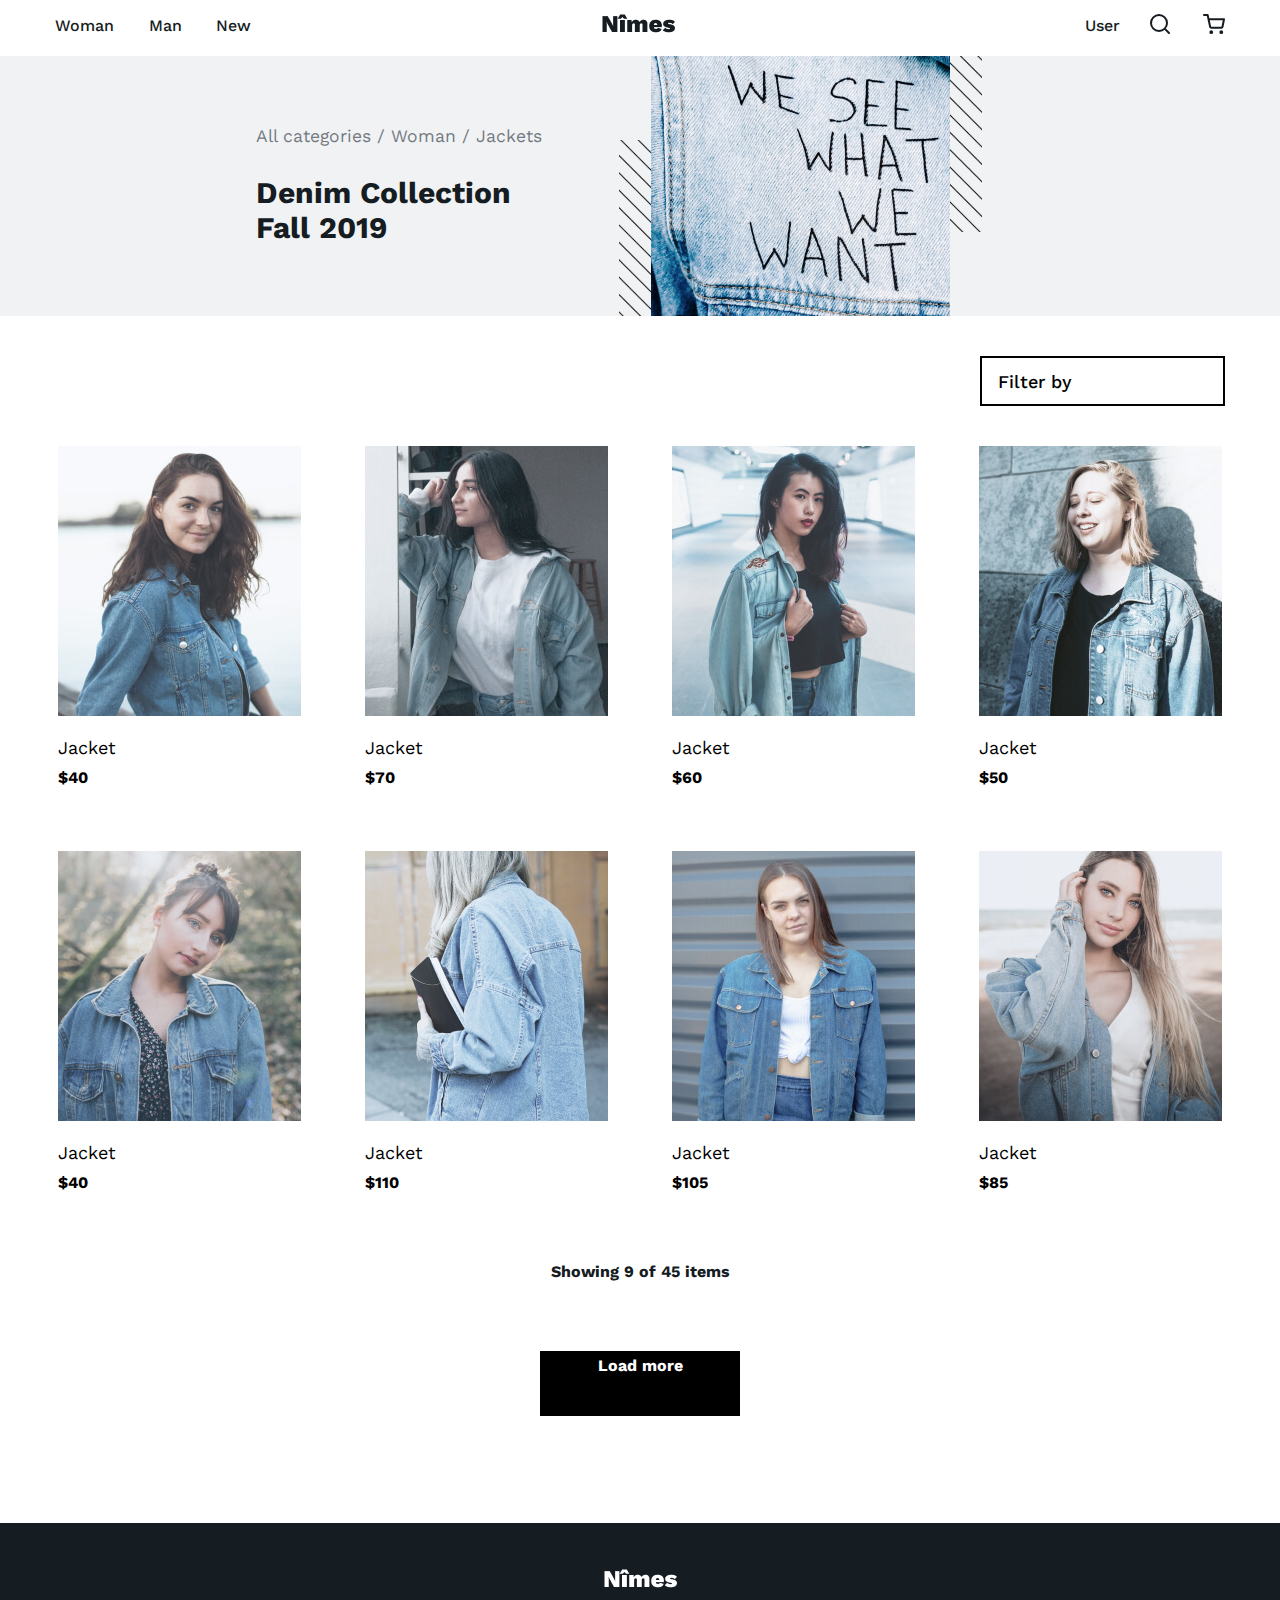
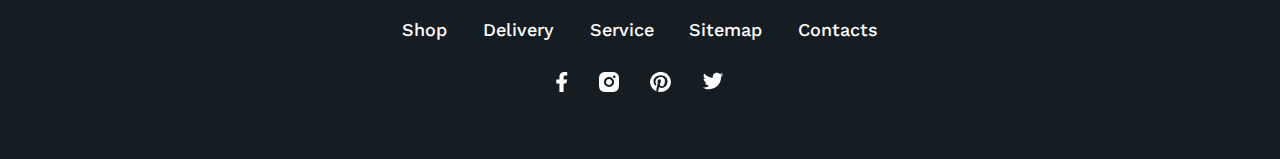
==== catalog.html @ 449df911 "Add files" ====
<!DOCTYPE html>
<html lang="en">
	<head>
		<meta charset="UTF-8" />
		<meta http-equiv="X-UA-Compatible" content="IE=edge" />
		<meta name="viewport" content="width=device-width, initial-scale=1.0" />
		<title>Catalog</title>
		<link rel="stylesheet" href="./css/style.css" />
		<link rel="stylesheet" href="./css/normalize.css" />
		<link rel="preconnect" href="https://fonts.gstatic.com" />
		<link
			href="https://fonts.googleapis.com/css2?family=Anton&family=Work+Sans:wght@100;200;300;400;500;600;700;800;900&display=swap"
			rel="stylesheet"
		/>
		<link rel="shortcut icon" href="./img/favicon.ico" type="image/x-icon" />
	</head>
	<body>
		<header class="header">
			<div class="container header__container" id="header__catalog">
				<div class="nav">
					<ul class="nav__list">
						<li class="nav__item">
							<a href="#" class="nav__link link">Woman</a>
						</li>
						<li class="nav__item">
							<a href="#" class="nav__link link">Man</a>
						</li>
						<li class="nav__item">
							<a href="#" class="nav__link link">New</a>
						</li>
					</ul>
				</div>
				<div class="logo">
					<a href="./index.html">
						<img src="./img/logo.png" alt="Logo Mines" class="logo__img" />
					</a>
				</div>
				<div class="user-features">
					<a href="./user.html" id="user">User</a>
					<a href="#"
						><img src="./img/search.svg" alt="Search" class="search"
					/></a>
					<a href="#"><img src="./img/cart.svg" alt="Cart" class="cart" /></a>
				</div>
			</div>
		</header>
		<section class="intro" id="catalog">
			<div class="intro__entry__catalog">
				<div class="intro__entry">
					<div class="intro__entry__part">
						<a href="#" class="intro__entry__part-1"> All categories / </a>
						<a href="#" class="intro__entry__part-2"> Woman / </a>
						<a href="#" class="intro__entry__part-3"> Jackets </a>
					</div>
					<h3 class="intro__catalog-h3">Denim Collection Fall 2019</h3>
				</div>
				<div class="intro__categories__logo">
					<img
						src="./img/line_down.svg"
						alt="Line 1"
						class="intro__categories__logo-1"
					/>
					<img
						src="./img/logo_categories.jpg"
						alt="We see what we want"
						class="intro__categories__logo-2"
					/>
					<img
						src="./img/line_down.svg"
						alt="Line 2"
						class="intro__categories__logo-3"
					/>
				</div>
			</div>
		</section>
		<section class="catalog">
			<div class="catalog__filter">
				<a href="#" class="catalog__filter-by catalog__link">Filter by</a>
			</div>
			<div class="catalog__grid">
				<div class="catalog__grid__item">
					<img src="./img/img_item1.jpg" alt="Item 1" />
					<a href="#" class="catalog__grid__item-name catalog__link">Jacket</a>
					<a href="#" class="catalog__grid__item-price catalog__link">$40</a>
				</div>
				<div class="catalog__grid__item">
					<img src="./img/img_item2.jpg" alt="Item 2" />
					<a href="#" class="catalog__grid__item-name catalog__link">Jacket</a>
					<a href="#" class="catalog__grid__item-price catalog__link">$70</a>
				</div>
				<div class="catalog__grid__item">
					<img src="./img/img_item3.jpg" alt="Item 3" />
					<a href="#" class="catalog__grid__item-name catalog__link">Jacket</a>
					<a href="#" class="catalog__grid__item-price catalog__link">$60</a>
				</div>
				<div class="catalog__grid__item">
					<img src="./img/img_item4.jpg" alt="Item 4" />
					<a href="#" class="catalog__grid__item-name catalog__link">Jacket</a>
					<a href="#" class="catalog__grid__item-price catalog__link">$50</a>
				</div>
				<div class="catalog__grid__item">
					<img src="./img/img_item5.jpg" alt="Item 5" />
					<a href="#" class="catalog__grid__item-name catalog__link">Jacket</a>
					<a href="#" class="catalog__grid__item-price catalog__link">$40</a>
				</div>
				<div class="catalog__grid__item">
					<img src="./img/img_item6.jpg" alt="Item 6" />
					<a href="#" class="catalog__grid__item-name catalog__link">Jacket</a>
					<a href="#" class="catalog__grid__item-price catalog__link">$110</a>
				</div>
				<div class="catalog__grid__item">
					<img src="./img/img_item7.jpg" alt="Item 7" />
					<a href="#" class="catalog__grid__item-name catalog__link">Jacket</a>
					<a href="#" class="catalog__grid__item-price catalog__link">$105</a>
				</div>
				<div class="catalog__grid__item">
					<img src="./img/img_item8.jpg" alt="Item 8" />
					<a href="#" class="catalog__grid__item-name catalog__link">Jacket</a>
					<a href="#" class="catalog__grid__item-price catalog__link">$85</a>
				</div>
			</div>
			<div class="catalog__load">
				<h4 class="catalog__load-1">Showing 9 of 45 items</h4>
				<a href="#" class="button"> Load more </a>
			</div>
		</section>
		<footer class="footer">
			<div class="container footer__container">
				<a href="./index.html" class="logo-link link"
					><img src="./img/logo_white.png" alt="Start page Nimes"
				/></a>
				<ul class="nav footer__list">
					<li class="nav__item footer__item">
						<a href="#" class="footer__link link">Shop</a>
					</li>
					<li class="nav__item footer__item">
						<a href="#" class="footer__link link">Delivery</a>
					</li>
					<li class="nav__item footer__item">
						<a href="#" class="footer__link link">Service</a>
					</li>
					<li class="nav__item footer__item">
						<a href="#" class="footer__link link">Sitemap</a>
					</li>
					<li class="nav__item footer__item">
						<a href="./contacts.html" class="footer__link link" target="_blank"
							>Contacts</a
						>
					</li>
				</ul>
				<ul class="nav social">
					<li class="nav__item social__item">
						<a
							href="https://ru-ru.facebook.com"
							class="social__link"
							target="_blank"
							><img src="./img/fb.svg" alt="Facebook" class="social__logo"
						/></a>
					</li>
					<li class="nav__item social__item">
						<a
							href="https://www.instagram.com/"
							class="social__link"
							target="_blank"
							><img src="./img/inst.svg" alt="Instagram" class="social__logo"
						/></a>
					</li>
					<li class="nav__item social__item">
						<a
							href="https://www.pinterest.com/"
							class="social__link"
							target="_blank"
							><img src="./img/pint.svg" alt="Pinteres" class="social__logo"
						/></a>
					</li>
					<li class="nav__item social__item">
						<a
							href="https://twitter.com/?lang=en"
							class="social__link"
							target="_blank"
							><img src="./img/twitter.svg" alt="Twitter" class="social__logo"
						/></a>
					</li>
				</ul>
			</div>
		</footer>
	</body>
</html>
---- css/style.css ----
* {
  -webkit-box-sizing: border-box;
          box-sizing: border-box;
}

body {
  font-family: "Work Sans", sans-serif;
  color: #151c22;
}

.container {
  width: 1170px;
  margin: 0 auto;
}

.content-wrapper {
  display: -webkit-box;
  display: -ms-flexbox;
  display: flex;
  -webkit-box-pack: justify;
      -ms-flex-pack: justify;
          justify-content: space-between;
  padding-top: 65px;
}

.nav__item {
  list-style: none;
}

.link {
  font-weight: 500;
  font-size: 16px;
  line-height: 19px;
  color: inherit;
  text-decoration: none;
  font-weight: 500;
}

.link:hover {
  color: red;
  cursor: pointer;
}

.section-header {
  display: -webkit-box;
  display: -ms-flexbox;
  display: flex;
  -webkit-box-pack: justify;
      -ms-flex-pack: justify;
          justify-content: space-between;
  -webkit-box-align: center;
      -ms-flex-align: center;
          align-items: center;
  margin-top: 95px;
}

.section-title {
  font-weight: bold;
  font-size: 32px;
  line-height: 38px;
  margin: 0;
}

.section-link {
  font-weight: 500;
  font-size: 18px;
  line-height: 21px;
  border-bottom: 2px solid #151c22;
  padding: 6px 6px 4px;
}

section {
  margin: 0 auto;
}

h2 {
  margin: 0;
}

select,
#profile__name,
#profile__surname,
#profile__birthday,
#profile__gender,
#profile__city,
#profile__mail,
#profile__phone,
#contact__input-1,
#contact__input-2,
#contact__input-3 {
  height: 50px;
  min-width: 390px;
  border: 2px solid Black;
  padding-left: 20px;
  background-color: #f1f2f4;
}

option,
select {
  color: #727A82;
}

legend {
  font-size: 32px;
  font-weight: bold;
  margin: 0 0 -11px 20px;
}

label {
  font-size: 18px;
  font-weight: 500;
}

#send {
  margin-top: 53px;
  -ms-flex-item-align: center;
      -ms-grid-row-align: center;
      align-self: center;
}

.header__container {
  display: -webkit-box;
  display: -ms-flexbox;
  display: flex;
  -webkit-box-pack: justify;
      -ms-flex-pack: justify;
          justify-content: space-between;
  -webkit-box-align: center;
      -ms-flex-align: center;
          align-items: center;
}

.nav__list {
  display: -webkit-box;
  display: -ms-flexbox;
  display: flex;
  -webkit-box-pack: justify;
      -ms-flex-pack: justify;
          justify-content: space-between;
  padding: 0;
  width: 196px;
}

.user-features {
  display: -webkit-box;
  display: -ms-flexbox;
  display: flex;
  -webkit-box-pack: justify;
      -ms-flex-pack: justify;
          justify-content: space-between;
  -webkit-box-align: center;
      -ms-flex-align: center;
          align-items: center;
  margin-left: 125px;
}

#user {
  margin-right: 30px;
  font-weight: 500;
  font-size: 16px;
  line-height: 19px;
  color: inherit;
  text-decoration: none;
  font-weight: 500;
}

#user:hover {
  color: red;
}

.search {
  margin-right: 33px;
}

#header__contact {
  padding-bottom: 65px;
}

.logo {
  margin-left: 66px;
}

.intro {
  background-color: #f1f2f4;
  padding: 50px 0;
}

.intro-wrapper {
  padding: 0 170px;
  display: -webkit-box;
  display: -ms-flexbox;
  display: flex;
  -webkit-box-pack: justify;
      -ms-flex-pack: justify;
          justify-content: space-between;
  -webkit-box-align: center;
      -ms-flex-align: center;
          align-items: center;
}

.intro__description {
  display: -webkit-box;
  display: -ms-flexbox;
  display: flex;
  -webkit-box-orient: vertical;
  -webkit-box-direction: normal;
      -ms-flex-direction: column;
          flex-direction: column;
  -webkit-box-pack: center;
      -ms-flex-pack: center;
          justify-content: center;
  -webkit-box-align: start;
      -ms-flex-align: start;
          align-items: flex-start;
}

.intro__span {
  font-family: "Anton", sans-serif;
  text-transform: uppercase;
  font-weight: normal;
  font-size: 128px;
  margin-bottom: 30px;
  color: inherit;
}

.intro__text {
  margin: 0;
  margin-top: 20px;
  font-weight: normal;
  font-size: 18px;
  line-height: 21px;
  color: #727a82;
}

.intro__image {
  position: relative;
  z-index: 10;
}

.intro__image-1 {
  position: absolute;
  top: -50px;
  left: -50px;
  z-index: -1;
}

.intro__image-2 {
  position: absolute;
  bottom: -50px;
  right: -50px;
  z-index: -1;
}

.intro__link {
  padding: 24px 27px;
  background-color: black;
  color: white;
}

.intro__entry {
  width: 315px;
  margin-left: -50px;
  padding-left: 7px;
}

.intro__entry__part {
  margin-top: 28px;
}

.intro__entry__part-1, .intro__entry__part-2, .intro__entry__part-3 {
  text-decoration: none;
  color: #727981;
  font-size: 17.5px;
}

.intro__entry__catalog {
  display: -webkit-box;
  display: -ms-flexbox;
  display: flex;
  -webkit-box-orient: horizontal;
  -webkit-box-direction: normal;
      -ms-flex-direction: row;
          flex-direction: row;
  -webkit-box-pack: center;
      -ms-flex-pack: center;
          justify-content: center;
  -webkit-box-align: center;
      -ms-flex-align: center;
          align-items: center;
}

.intro__categories__logo {
  -webkit-box-sizing: border-box;
          box-sizing: border-box;
  display: -webkit-box;
  display: -ms-flexbox;
  display: flex;
  -webkit-box-orient: horizontal;
  -webkit-box-direction: normal;
      -ms-flex-direction: row;
          flex-direction: row;
  -webkit-box-align: center;
      -ms-flex-align: center;
          align-items: center;
  z-index: 10;
  margin-left: 55px;
}

.intro__categories__logo-1 {
  -ms-flex-item-align: end;
      align-self: flex-end;
  margin-right: -200px;
  z-index: -1;
}

.intro__categories__logo-3 {
  -ms-flex-item-align: start;
      align-self: flex-start;
  margin-left: -200px;
  z-index: -1;
}

.intro__catalog {
  background-color: #f1f2f4;
}

.intro__catalog-h3 {
  font-weight: bold;
  font-size: 30px;
}

#catalog {
  padding: 0;
}

.bestsellers {
  padding-top: 7px;
}

.bestsellers__header {
  margin-top: 110px;
}

.bestsellers__card {
  width: 270px;
  display: -webkit-box;
  display: -ms-flexbox;
  display: flex;
  -ms-flex-wrap: wrap;
      flex-wrap: wrap;
  -webkit-box-orient: vertical;
  -webkit-box-direction: normal;
      -ms-flex-direction: column;
          flex-direction: column;
}

.bestsellers__img {
  margin-bottom: 20px;
  width: 100%;
}

.bestsellers__title {
  font-weight: 500;
  font-size: 18px;
  line-height: 21px;
  margin-bottom: 7px;
}

.bestsellers__price {
  font-weight: bold;
  font-size: 16px;
  line-height: 19px;
}

.catalog {
  display: -webkit-box;
  display: -ms-flexbox;
  display: flex;
  -webkit-box-orient: vertical;
  -webkit-box-direction: normal;
      -ms-flex-direction: column;
          flex-direction: column;
  -webkit-box-pack: center;
      -ms-flex-pack: center;
          justify-content: center;
  -webkit-box-align: center;
      -ms-flex-align: center;
          align-items: center;
}

.catalog__filter {
  height: 130px;
  width: 1170px;
  display: -webkit-box;
  display: -ms-flexbox;
  display: flex;
  -webkit-box-orient: horizontal;
  -webkit-box-direction: normal;
      -ms-flex-direction: row;
          flex-direction: row;
  -webkit-box-pack: end;
      -ms-flex-pack: end;
          justify-content: flex-end;
  -webkit-box-align: center;
      -ms-flex-align: center;
          align-items: center;
}

.catalog__filter-by {
  height: 50px;
  width: 245px;
  border: 2px solid black;
  font-size: large;
  font-weight: 500;
  text-align: start;
  padding-top: 14px;
  padding-left: 16px;
}

.catalog__grid {
  max-width: 1400px;
  margin: auto;
  display: -ms-grid;
  display: grid;
  -ms-grid-columns: (1fr)[4];
      grid-template-columns: repeat(4, 1fr);
  grid-gap: 64px;
}

.catalog__grid__item {
  display: -webkit-box;
  display: -ms-flexbox;
  display: flex;
  -webkit-box-orient: vertical;
  -webkit-box-direction: normal;
      -ms-flex-direction: column;
          flex-direction: column;
  max-width: 245px;
}

.catalog__grid__item-name {
  font-size: 18px;
  margin-top: 22px;
}

.catalog__grid__item-price {
  margin-top: 10px;
  font-weight: bold;
}

.catalog__load {
  height: 330px;
  display: -webkit-box;
  display: -ms-flexbox;
  display: flex;
  -webkit-box-orient: vertical;
  -webkit-box-direction: normal;
      -ms-flex-direction: column;
          flex-direction: column;
  -webkit-box-pack: start;
      -ms-flex-pack: start;
          justify-content: flex-start;
  -webkit-box-align: center;
      -ms-flex-align: center;
          align-items: center;
}

.catalog__load-1 {
  margin-top: 70px;
}

.catalog__link {
  text-decoration: none;
  color: black;
}

#catalog {
  margin: 0 auto;
}

#header__catalog {
  padding-bottom: 5px;
}

.user {
  width: 1370px;
  margin: 0 auto;
  display: -ms-grid;
  display: grid;
  -ms-grid-columns: (1fr)[2];
      grid-template-columns: repeat(2, 1fr);
  grid-column-gap: 27px;
  grid-row-gap: 90px;
  padding-top: 62px;
  padding-bottom: 118px;
}

.user__grid-1 {
  -ms-grid-row: 1;
      grid-row-start: 1;
  grid-row-end: 2;
  -ms-grid-column: 1;
      grid-column-start: 1;
  grid-column-end: 2;
  display: -webkit-box;
  display: -ms-flexbox;
  display: flex;
  -webkit-box-pack: center;
      -ms-flex-pack: center;
          justify-content: center;
  padding-left: 61px;
}

.user__grid-2 {
  -ms-grid-row: 1;
      grid-row-start: 1;
  grid-row-end: 4;
  -ms-grid-column: 2;
      grid-column-start: 2;
  grid-column-end: 3;
  min-width: 670px;
}

.user__grid-2-profile {
  display: -webkit-box;
  display: -ms-flexbox;
  display: flex;
  -webkit-box-orient: vertical;
  -webkit-box-direction: normal;
      -ms-flex-direction: column;
          flex-direction: column;
  -webkit-box-align: start;
      -ms-flex-align: start;
          align-items: flex-start;
  width: 100%;
  height: 100%;
  background-color: #f1f2f4;
  font-size: 18px;
  font-weight: 500;
  -webkit-box-sizing: border-box;
          box-sizing: border-box;
  padding: 63px 100px 68px 69px;
}

.user__grid-3 {
  -ms-grid-row: 2;
      grid-row-start: 2;
  grid-row-end: 4;
  -ms-grid-column: 1;
      grid-column-start: 1;
  grid-column-end: 2;
  display: -webkit-box;
  display: -ms-flexbox;
  display: flex;
  -webkit-box-pack: start;
      -ms-flex-pack: start;
          justify-content: flex-start;
}

.user__page__history {
  background-color: #f1f2f4;
  width: 84%;
  min-height: 600px;
  padding-top: 28px;
  padding-left: 34px;
  margin-right: -35px;
}

.user__page__data {
  color: #737a82;
  font-weight: 400;
  font-size: 18px;
}

.user__page__name {
  font-weight: 600;
  font-size: 18px;
}

.user__page__count {
  padding-left: 23px;
  font-size: 18px;
}

.user__page__price {
  font-weight: bold;
  font-size: 16.5px;
  padding-left: 5px;
}

.user__p {
  font-size: 18px;
  font-weight: 500;
  margin-left: 36px;
}

.user__gender {
  display: -webkit-box;
  display: -ms-flexbox;
  display: flex;
  -webkit-box-orient: horizontal;
  -webkit-box-direction: normal;
      -ms-flex-direction: row;
          flex-direction: row;
  -webkit-box-align: center;
      -ms-flex-align: center;
          align-items: center;
  margin: 16px 0 37px 0;
}

#user__male, #user__female {
  margin: 0 10px 0 47px;
}

table {
  text-align: left;
  margin-top: -22px;
  border-spacing: 33px 31px;
}

.button {
  -ms-flex-item-align: end;
      align-self: flex-end;
  margin-top: 49px;
  height: 65px;
  width: 200px;
  -webkit-box-align: center;
      -ms-flex-align: center;
          align-items: center;
  background-color: black;
  text-align: center;
  font-weight: bold;
  color: white;
  padding-top: 6px;
  text-decoration: none;
}

.yourself {
  margin-top: 69px;
}

#your__profile {
  font-size: 33px;
  margin-bottom: 53px;
}

.form,
.user__city,
.user__country {
  margin-top: 19px;
  min-width: 500px;
  display: -webkit-box;
  display: -ms-flexbox;
  display: flex;
  -webkit-box-pack: justify;
      -ms-flex-pack: justify;
          justify-content: space-between;
  -webkit-box-align: center;
      -ms-flex-align: center;
          align-items: center;
}

.form:first-child {
  margin: 0;
}

#profile__self {
  min-width: 500px;
  min-height: 200px;
  margin-top: 11px;
  background-color: #f1f2f4;
}

.contact {
  padding-bottom: 120px;
}

.contact__block {
  background-color: #f1f2f4;
  padding-bottom: 85px;
}

.contact__section {
  display: -webkit-box;
  display: -ms-flexbox;
  display: flex;
  -webkit-box-pack: center;
      -ms-flex-pack: center;
          justify-content: center;
  -webkit-box-align: center;
      -ms-flex-align: center;
          align-items: center;
  min-width: 1140px;
  margin: 0 auto;
  padding: 57px 32px 0 0;
}

.contact__input {
  margin: 28px 22px 0 20px;
}

fieldset {
  display: -webkit-box;
  display: -ms-flexbox;
  display: flex;
  -webkit-box-orient: vertical;
  -webkit-box-direction: normal;
      -ms-flex-direction: column;
          flex-direction: column;
  -webkit-box-pack: center;
      -ms-flex-pack: center;
          justify-content: center;
  -webkit-box-align: center;
      -ms-flex-align: center;
          align-items: center;
  width: 568px;
  min-height: 776px;
  border: 2px solid black;
  padding-top: 30px;
}

#message {
  margin-left: 20px;
}

#send {
  -ms-grid-column-align: center;
      justify-self: center;
}

.news__content {
  background: url(../img/line_up.svg) no-repeat center;
  background-size: cover;
}

.news__card {
  margin: 30px 70px 35px 0;
  padding: 52px 47px 50px 40px;
  background-color: #f1f2f4;
}

.news__title {
  font-weight: bold;
  font-size: 24px;
  line-height: 28px;
  margin: 0;
  margin-bottom: 32px;
}

.news__date {
  font-weight: normal;
  font-size: 18px;
  line-height: 21px;
}

.news__description {
  font-weight: normal;
  font-size: 18px;
  line-height: 21px;
  color: #727a82;
  margin: 0;
  margin-top: 15px;
  margin-bottom: 45px;
}

.news__link {
  padding: 22px 50px;
  font-weight: bold;
  font-size: 16px;
  line-height: 19px;
  background-color: #151c22;
  color: #ffffff;
}

.news__bg {
  margin-bottom: 90px;
}

.shop__wrapper {
  width: 100%;
  display: -ms-grid;
  display: grid;
  -ms-grid-columns: (1fr)[4];
      grid-template-columns: repeat(4, 1fr);
  -ms-grid-rows: min-content 50px;
      grid-template-rows: -webkit-min-content 50px;
      grid-template-rows: min-content 50px;
  -webkit-column-gap: 30px;
          column-gap: 30px;
  row-gap: 20px;
  padding-top: 65px;
  margin-bottom: 96px;
}

.category-title {
  font-weight: 500;
  font-size: 18px;
  line-height: 21px;
}

.footer {
  background-color: #151c22;
}

.footer__container {
  width: 476px;
  display: -webkit-box;
  display: -ms-flexbox;
  display: flex;
  -webkit-box-align: center;
      -ms-flex-align: center;
          align-items: center;
  -webkit-box-orient: vertical;
  -webkit-box-direction: normal;
      -ms-flex-direction: column;
          flex-direction: column;
  color: #ffffff;
  padding: 46px 0;
}

.footer__list {
  width: 100%;
  display: -webkit-box;
  display: -ms-flexbox;
  display: flex;
  -webkit-box-pack: justify;
      -ms-flex-pack: justify;
          justify-content: space-between;
  padding: 0;
  margin: 27px 0;
}

.footer__link {
  font-weight: 500;
  font-size: 18px;
  line-height: 21px;
}

.social {
  width: 168px;
  display: -webkit-box;
  display: -ms-flexbox;
  display: flex;
  -webkit-box-pack: justify;
      -ms-flex-pack: justify;
          justify-content: space-between;
  padding: 0;
  margin-top: 5px;
}

@media (max-width: 1200px) and (min-width: 992px) {
  .container {
    max-width: 900px;
  }
  .intro-wrapper {
    padding: 0 80px;
  }
  .bestsellers__card {
    max-width: 210px;
  }
  .news__bg {
    width: 60%;
    height: -webkit-fit-content;
    height: -moz-fit-content;
    height: fit-content;
  }
  .news__content {
    width: 50%;
  }
  .news__card {
    margin: 0;
    padding: 30px 47px 50px 40px;
  }
  .shop__img {
    width: 100%;
  }
  .intro {
    width: 100%;
  }
  .catalog__grid {
    -ms-grid-columns: (1fr)[3];
        grid-template-columns: repeat(3, 1fr);
  }
  .catalog__filter {
    width: 100%;
  }
  .catalog__filter-by {
    margin-right: 120px;
  }
  #catalog {
    width: 100%;
  }
  section {
    margin: 0 auto;
    min-width: 900px;
  }
  .user {
    width: 100%;
    padding: 20px;
    grid-column-gap: 0;
    grid-row-gap: 0;
  }
  .user__grid-1, .user__grid-2, .user__grid-3 {
    min-width: 50%;
    padding: 0;
  }
  .user__grid-1 {
    -webkit-box-pack: start;
        -ms-flex-pack: start;
            justify-content: flex-start;
  }
  .user__grid-2-profile {
    padding: 15px;
  }
  .user__page__history {
    padding: 0;
  }
  #your__profile {
    margin: 0 auto;
  }
  select,
  #country,
  #profile__name,
  #profile__surname,
  #profile__birthday,
  #profile__gender,
  #profile__city,
  #profile__mail,
  #profile__phone,
  #contact__input-1,
  #contact__input-2,
  #contact__input-3 {
    min-width: 300px;
  }
  #profile__self {
    min-width: 440px;
  }
  .yourself {
    display: -webkit-box;
    display: -ms-flexbox;
    display: flex;
    -webkit-box-orient: vertical;
    -webkit-box-direction: normal;
        -ms-flex-direction: column;
            flex-direction: column;
    -webkit-box-pack: center;
        -ms-flex-pack: center;
            justify-content: center;
    margin: 0 auto;
    padding-top: 30px;
  }
  .profile,
  .form,
  .user__city,
  .user__country,
  .user__gender {
    min-width: 420px;
    margin: 0 auto;
    padding-top: 20px;
  }
  .contact__section, .contact__block {
    min-width: 900px;
    margin: 0 auto;
    padding-right: 0;
  }
}

@media (max-width: 992px) and (min-width: 768px) {
  .container {
    width: 100%;
  }
  .intro__catalog {
    width: 100%;
  }
  .catalog__grid {
    -ms-grid-columns: (1fr)[2];
        grid-template-columns: repeat(2, 1fr);
  }
  .catalog__filter {
    width: 100%;
  }
  .catalog__filter-by {
    margin-right: 120px;
  }
  .user {
    width: 100%;
    padding: 20px;
    grid-column-gap: 0;
    grid-row-gap: 0;
  }
  .user__grid-1, .user__grid-2, .user__grid-3 {
    min-width: 50%;
    padding: 0;
  }
  .user__grid-2-profile {
    padding: 20px;
  }
  .user__gender {
    margin: 0 auto;
  }
  .user__page__photo-1 {
    width: 85%;
  }
  .user__page__history {
    padding: 0;
  }
  table {
    border-spacing: 13px 31px;
  }
  select,
  #country,
  #profile__name,
  #profile__surname,
  #profile__birthday,
  #profile__gender,
  #profile__city,
  #profile__mail,
  #profile__phone,
  #contact__input-1,
  #contact__input-2,
  #contact__input-3 {
    min-width: 320px;
    margin-bottom: 25px;
  }
  #your__profile,
  #profile__self {
    min-width: 50%;
  }
  h2,
  .profile,
  .form,
  .user__city,
  .user__country {
    display: -webkit-box;
    display: -ms-flexbox;
    display: flex;
    -webkit-box-orient: vertical;
    -webkit-box-direction: normal;
        -ms-flex-direction: column;
            flex-direction: column;
    min-width: 50%;
    margin: 0 auto;
  }
  .yourself {
    display: -webkit-box;
    display: -ms-flexbox;
    display: flex;
    -webkit-box-orient: vertical;
    -webkit-box-direction: normal;
        -ms-flex-direction: column;
            flex-direction: column;
    -webkit-box-pack: center;
        -ms-flex-pack: center;
            justify-content: center;
    margin: 0 auto;
  }
  .contact__section, .contact__block {
    min-width: 750px;
    margin: 0 auto;
    padding-right: 0;
  }
}

@media (max-width: 768px) and (min-width: 480px) {
  .header {
    padding-left: 10px;
  }
  .user {
    display: -webkit-box;
    display: -ms-flexbox;
    display: flex;
    -webkit-box-orient: vertical;
    -webkit-box-direction: normal;
        -ms-flex-direction: column;
            flex-direction: column;
    width: 100%;
  }
  .user__gender {
    margin: 0 auto;
  }
  .user__page__history {
    width: 100%;
  }
  .user__grid-1 {
    padding: 20px;
  }
  .user__grid-2 {
    min-width: 400px;
  }
  .user__grid-2-profile {
    padding: 63px 20px 68px 20px;
  }
  .user-features {
    margin: 0 15px 0 0;
  }
  .nav__list {
    width: 150px;
  }
  .logo {
    margin-left: 50px;
  }
  .container {
    width: 100%;
  }
  .intro {
    width: 100%;
  }
  .intro-wrapper {
    padding: 25px;
    display: -webkit-box;
    display: -ms-flexbox;
    display: flex;
    -webkit-box-orient: vertical;
    -webkit-box-direction: reverse;
        -ms-flex-direction: column-reverse;
            flex-direction: column-reverse;
    -webkit-box-pack: center;
        -ms-flex-pack: center;
            justify-content: center;
  }
  .intro__description {
    margin-top: 50px;
  }
  .intro__img {
    width: 70%;
  }
  .intro__image {
    display: -webkit-box;
    display: -ms-flexbox;
    display: flex;
    -webkit-box-pack: center;
        -ms-flex-pack: center;
            justify-content: center;
  }
  .intro__image-1, .intro__image-2 {
    width: 40%;
    margin: 25px;
  }
  .intro__entry {
    margin: 0;
  }
  .intro__entry__catalog {
    -ms-flex-wrap: wrap;
        flex-wrap: wrap;
  }
  .intro__categories__logo {
    margin: 0 150px 0 0;
    width: 50%;
  }
  .intro__catalog {
    width: 100%;
  }
  .shop__wrapper {
    display: -webkit-box;
    display: -ms-flexbox;
    display: flex;
    -webkit-box-orient: vertical;
    -webkit-box-direction: normal;
        -ms-flex-direction: column;
            flex-direction: column;
    -webkit-box-pack: center;
        -ms-flex-pack: center;
            justify-content: center;
    padding: 30px 30px 40px 30px;
  }
  .shop__wrapper-b {
    display: -webkit-box;
    display: -ms-flexbox;
    display: flex;
    -webkit-box-orient: vertical;
    -webkit-box-direction: normal;
        -ms-flex-direction: column;
            flex-direction: column;
    margin: 0 auto;
    width: 65%;
  }
  .content-wrapper {
    -ms-flex-wrap: wrap;
        flex-wrap: wrap;
    -webkit-box-pack: center;
        -ms-flex-pack: center;
            justify-content: center;
    padding: 15px 15px 0 15px;
  }
  .section-header {
    width: 100%;
    padding: 0 25px 0 25px;
  }
  .news__bg {
    width: 95%;
  }
  .catalog {
    width: 100%;
    padding-left: 10px;
  }
  .catalog__grid {
    -ms-grid-columns: (1fr)[2];
        grid-template-columns: repeat(2, 1fr);
    grid-gap: 0px;
    width: 100%;
  }
  .catalog__grid__item {
    width: 80%;
  }
  .catalog__filter {
    width: 100%;
  }
  .catalog__filter-by {
    margin-right: 120px;
  }
  .yourself,
  .profile,
  .form,
  .user__city,
  .user__country {
    display: -webkit-box;
    display: -ms-flexbox;
    display: flex;
    -webkit-box-orient: vertical;
    -webkit-box-direction: normal;
        -ms-flex-direction: column;
            flex-direction: column;
    -webkit-box-pack: center;
        -ms-flex-pack: center;
            justify-content: center;
    min-width: 400px;
    margin: 0 auto;
  }
  h2 {
    margin: 0 auto;
  }
  .footer__container {
    padding: 40px 20px 0px 20px;
  }
  .contact__section, .contact__block {
    min-width: 480px;
    margin: 0 auto;
    padding-right: 0;
  }
  .contact__form {
    width: 450px;
  }
  .contact__input {
    display: -webkit-box;
    display: -ms-flexbox;
    display: flex;
    -webkit-box-orient: vertical;
    -webkit-box-direction: normal;
        -ms-flex-direction: column;
            flex-direction: column;
    min-width: 430px;
    margin: 28px 0 0 0;
  }
  #profile__self {
    min-width: 400px;
  }
  fieldset {
    width: 100%;
    padding: 0;
    margin: 0 auto;
  }
  label {
    margin-top: 25px;
  }
}
/*# sourceMappingURL=style.css.map */
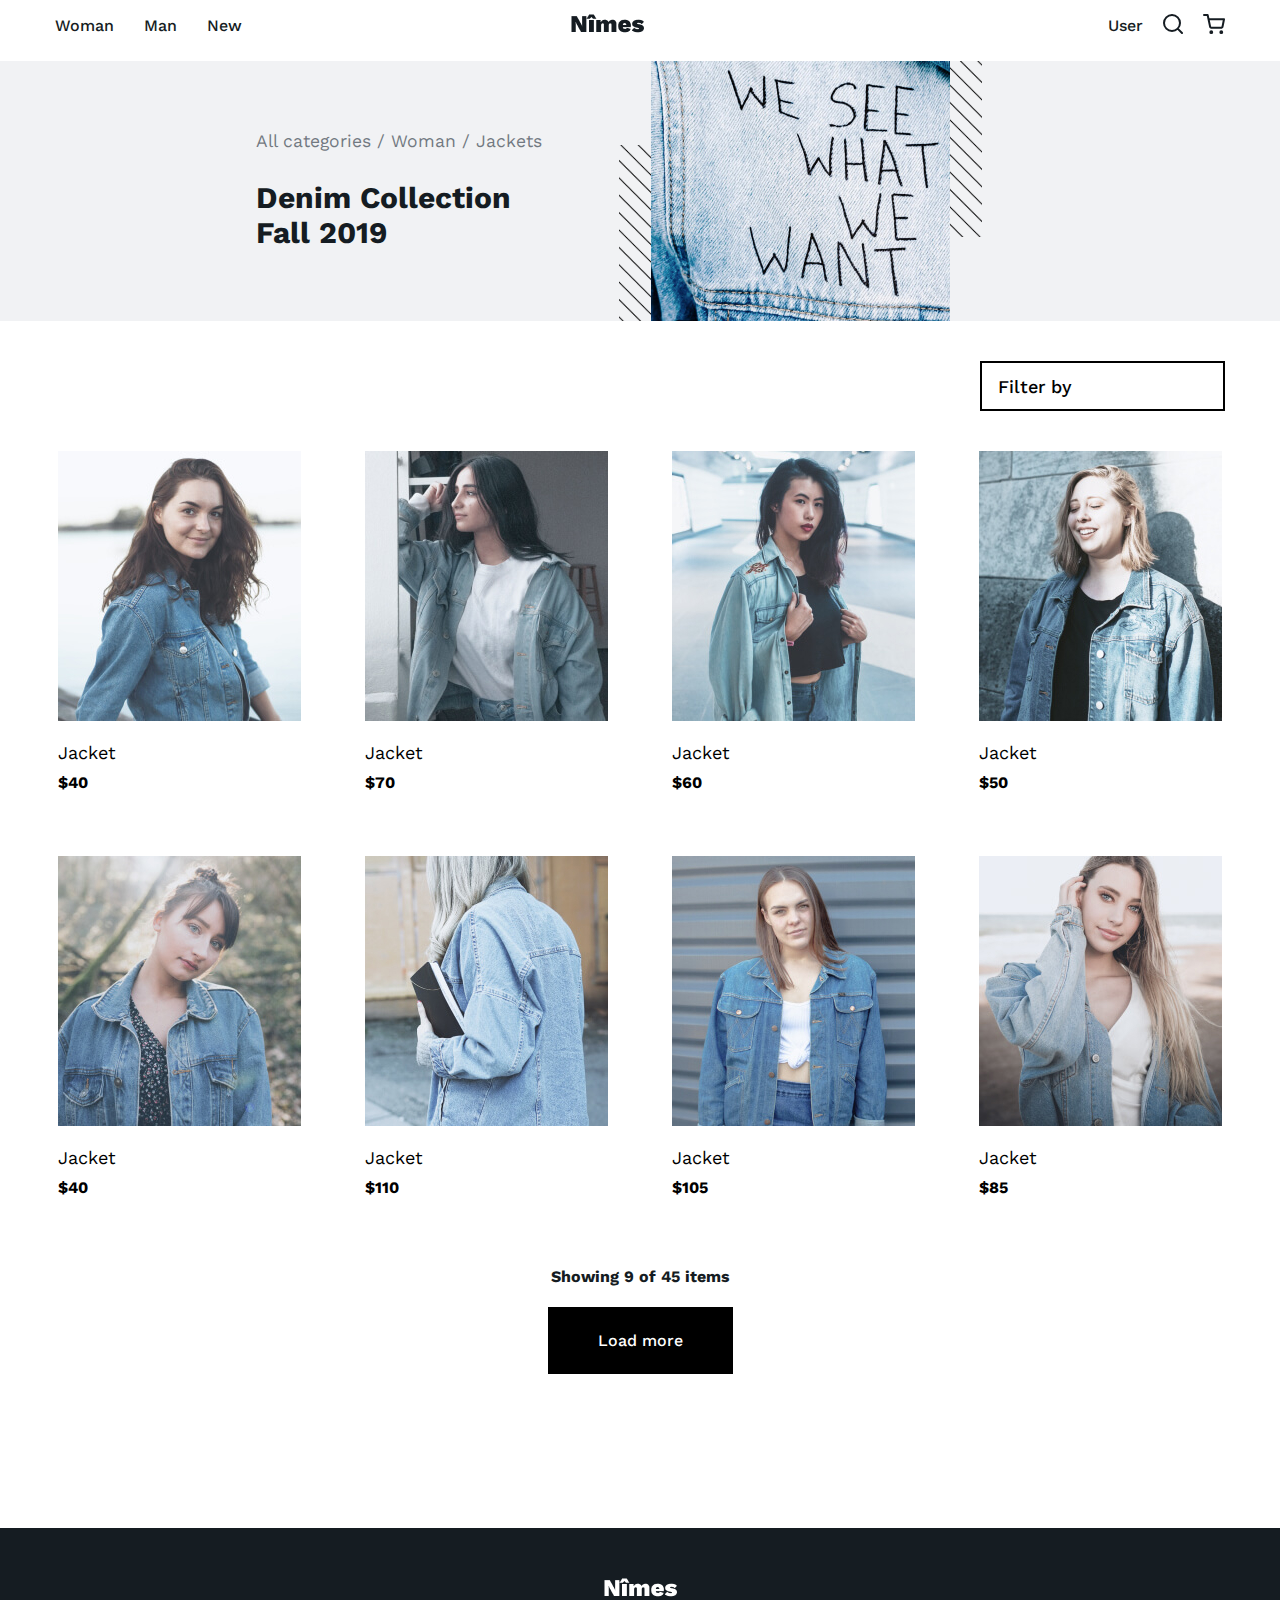
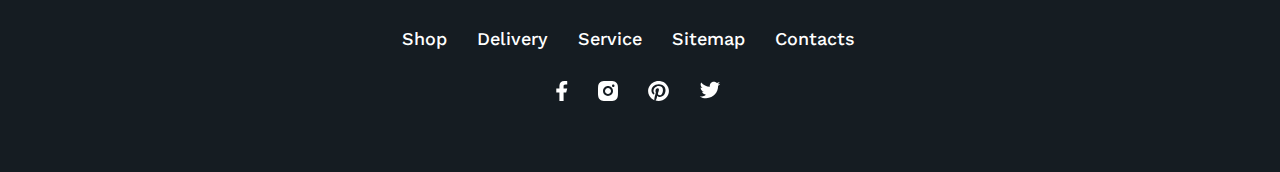
==== commit 6e0b2b00: "правки" ====
--- a/catalog.html
+++ b/catalog.html
@@ -36,11 +36,11 @@
 					</a>
 				</div>
 				<div class="user-features">
-					<a href="./user.html" id="user">User</a>
+					<a href="./user.html" class="link user-login">User</a>
 					<a href="#"
-						><img src="./img/search.svg" alt="Search" class="search"
+						><img src="./img/search.svg" alt="Search" class="user-search"
 					/></a>
-					<a href="#"><img src="./img/cart.svg" alt="Cart" class="cart" /></a>
+					<a href="#"><img src="./img/cart.svg" alt="Cart" class="user-cart" /></a>
 				</div>
 			</div>
 		</header>
@@ -121,7 +121,7 @@
 			</div>
 			<div class="catalog__load">
 				<h4 class="catalog__load-1">Showing 9 of 45 items</h4>
-				<a href="#" class="button"> Load more </a>
+				<a href="#" class="link catalog__load-button"> Load more </a>
 			</div>
 		</section>
 		<footer class="footer">
--- a/css/style.css
+++ b/css/style.css
@@ -1,6 +1,5 @@
 * {
-  -webkit-box-sizing: border-box;
-          box-sizing: border-box;
+  box-sizing: border-box;
 }
 
 body {
@@ -14,17 +13,14 @@
 }
 
 .content-wrapper {
-  display: -webkit-box;
-  display: -ms-flexbox;
-  display: flex;
-  -webkit-box-pack: justify;
-      -ms-flex-pack: justify;
-          justify-content: space-between;
+  display: flex;
+  justify-content: space-between;
   padding-top: 65px;
 }
 
 .nav__item {
   list-style: none;
+  margin-right: 30px;
 }
 
 .link {
@@ -33,34 +29,23 @@
   line-height: 19px;
   color: inherit;
   text-decoration: none;
-  font-weight: 500;
-}
-
+}
 .link:hover {
   color: red;
-  cursor: pointer;
 }
 
 .section-header {
-  display: -webkit-box;
-  display: -ms-flexbox;
-  display: flex;
-  -webkit-box-pack: justify;
-      -ms-flex-pack: justify;
-          justify-content: space-between;
-  -webkit-box-align: center;
-      -ms-flex-align: center;
-          align-items: center;
+  display: flex;
+  justify-content: space-between;
+  align-items: center;
   margin-top: 95px;
 }
-
 .section-title {
   font-weight: bold;
   font-size: 32px;
   line-height: 38px;
   margin: 0;
 }
-
 .section-link {
   font-weight: 500;
   font-size: 18px;
@@ -69,343 +54,287 @@
   padding: 6px 6px 4px;
 }
 
-section {
-  margin: 0 auto;
-}
-
-h2 {
-  margin: 0;
-}
-
-select,
-#profile__name,
-#profile__surname,
-#profile__birthday,
-#profile__gender,
-#profile__city,
-#profile__mail,
-#profile__phone,
-#contact__input-1,
-#contact__input-2,
-#contact__input-3 {
-  height: 50px;
-  min-width: 390px;
-  border: 2px solid Black;
-  padding-left: 20px;
-  background-color: #f1f2f4;
-}
-
-option,
-select {
-  color: #727A82;
-}
-
-legend {
-  font-size: 32px;
-  font-weight: bold;
-  margin: 0 0 -11px 20px;
-}
-
-label {
-  font-size: 18px;
-  font-weight: 500;
-}
-
-#send {
-  margin-top: 53px;
-  -ms-flex-item-align: center;
-      -ms-grid-row-align: center;
-      align-self: center;
-}
-
 .header__container {
-  display: -webkit-box;
-  display: -ms-flexbox;
-  display: flex;
-  -webkit-box-pack: justify;
-      -ms-flex-pack: justify;
-          justify-content: space-between;
-  -webkit-box-align: center;
-      -ms-flex-align: center;
-          align-items: center;
+  display: flex;
+  justify-content: space-between;
+  align-items: center;
+  margin-bottom: 5px;
 }
 
 .nav__list {
-  display: -webkit-box;
-  display: -ms-flexbox;
-  display: flex;
-  -webkit-box-pack: justify;
-      -ms-flex-pack: justify;
-          justify-content: space-between;
+  display: flex;
   padding: 0;
-  width: 196px;
+  max-width: 196px;
 }
 
 .user-features {
-  display: -webkit-box;
-  display: -ms-flexbox;
-  display: flex;
-  -webkit-box-pack: justify;
-      -ms-flex-pack: justify;
-          justify-content: space-between;
-  -webkit-box-align: center;
-      -ms-flex-align: center;
-          align-items: center;
+  min-width: 73px;
+  height: 100%;
+  display: flex;
+  align-items: center;
   margin-left: 125px;
-}
-
-#user {
-  margin-right: 30px;
-  font-weight: 500;
-  font-size: 16px;
-  line-height: 19px;
-  color: inherit;
-  text-decoration: none;
-  font-weight: 500;
-}
-
-#user:hover {
-  color: red;
-}
-
-.search {
-  margin-right: 33px;
-}
-
-#header__contact {
-  padding-bottom: 65px;
-}
-
-.logo {
-  margin-left: 66px;
 }
 
 .intro {
   background-color: #f1f2f4;
   padding: 50px 0;
 }
-
 .intro-wrapper {
   padding: 0 170px;
-  display: -webkit-box;
-  display: -ms-flexbox;
-  display: flex;
-  -webkit-box-pack: justify;
-      -ms-flex-pack: justify;
-          justify-content: space-between;
-  -webkit-box-align: center;
-      -ms-flex-align: center;
-          align-items: center;
-}
-
+  justify-content: space-between;
+  align-items: center;
+}
 .intro__description {
-  display: -webkit-box;
-  display: -ms-flexbox;
-  display: flex;
-  -webkit-box-orient: vertical;
-  -webkit-box-direction: normal;
-      -ms-flex-direction: column;
-          flex-direction: column;
-  -webkit-box-pack: center;
-      -ms-flex-pack: center;
-          justify-content: center;
-  -webkit-box-align: start;
-      -ms-flex-align: start;
-          align-items: flex-start;
-}
-
+  flex-direction: column;
+  justify-content: center;
+  align-items: flex-start;
+}
+.intro__description, .intro-wrapper {
+  display: flex;
+}
 .intro__span {
   font-family: "Anton", sans-serif;
   text-transform: uppercase;
-  font-weight: normal;
   font-size: 128px;
   margin-bottom: 30px;
   color: inherit;
 }
-
 .intro__text {
-  margin: 0;
-  margin-top: 20px;
-  font-weight: normal;
+  margin: 20px 0 0 0;
   font-size: 18px;
   line-height: 21px;
   color: #727a82;
 }
-
+.intro__text, .intro__span {
+  font-weight: normal;
+}
 .intro__image {
   position: relative;
   z-index: 10;
 }
-
 .intro__image-1 {
-  position: absolute;
   top: -50px;
   left: -50px;
   z-index: -1;
 }
-
 .intro__image-2 {
-  position: absolute;
   bottom: -50px;
   right: -50px;
   z-index: -1;
 }
-
-.intro__link {
+.intro__image-1, .intro__image-2 {
+  position: absolute;
+}
+
+.intro__link,
+.catalog__load-button,
+.news__link,
+.contact__link,
+.user__login-link {
   padding: 24px 27px;
   background-color: black;
   color: white;
 }
 
-.intro__entry {
-  width: 315px;
-  margin-left: -50px;
-  padding-left: 7px;
-}
-
-.intro__entry__part {
-  margin-top: 28px;
-}
-
-.intro__entry__part-1, .intro__entry__part-2, .intro__entry__part-3 {
-  text-decoration: none;
-  color: #727981;
-  font-size: 17.5px;
-}
-
-.intro__entry__catalog {
-  display: -webkit-box;
-  display: -ms-flexbox;
-  display: flex;
-  -webkit-box-orient: horizontal;
-  -webkit-box-direction: normal;
-      -ms-flex-direction: row;
-          flex-direction: row;
-  -webkit-box-pack: center;
-      -ms-flex-pack: center;
-          justify-content: center;
-  -webkit-box-align: center;
-      -ms-flex-align: center;
-          align-items: center;
-}
-
-.intro__categories__logo {
-  -webkit-box-sizing: border-box;
-          box-sizing: border-box;
-  display: -webkit-box;
-  display: -ms-flexbox;
-  display: flex;
-  -webkit-box-orient: horizontal;
-  -webkit-box-direction: normal;
-      -ms-flex-direction: row;
-          flex-direction: row;
-  -webkit-box-align: center;
-      -ms-flex-align: center;
-          align-items: center;
-  z-index: 10;
-  margin-left: 55px;
-}
-
-.intro__categories__logo-1 {
-  -ms-flex-item-align: end;
-      align-self: flex-end;
-  margin-right: -200px;
-  z-index: -1;
-}
-
-.intro__categories__logo-3 {
-  -ms-flex-item-align: start;
-      align-self: flex-start;
-  margin-left: -200px;
-  z-index: -1;
-}
-
-.intro__catalog {
-  background-color: #f1f2f4;
-}
-
-.intro__catalog-h3 {
-  font-weight: bold;
-  font-size: 30px;
-}
-
-#catalog {
-  padding: 0;
-}
-
 .bestsellers {
   padding-top: 7px;
 }
-
 .bestsellers__header {
   margin-top: 110px;
 }
-
 .bestsellers__card {
   width: 270px;
-  display: -webkit-box;
-  display: -ms-flexbox;
-  display: flex;
-  -ms-flex-wrap: wrap;
-      flex-wrap: wrap;
-  -webkit-box-orient: vertical;
-  -webkit-box-direction: normal;
-      -ms-flex-direction: column;
-          flex-direction: column;
-}
-
+  display: flex;
+  flex-wrap: wrap;
+  flex-direction: column;
+}
 .bestsellers__img {
   margin-bottom: 20px;
   width: 100%;
 }
-
 .bestsellers__title {
   font-weight: 500;
   font-size: 18px;
   line-height: 21px;
   margin-bottom: 7px;
 }
-
 .bestsellers__price {
   font-weight: bold;
   font-size: 16px;
   line-height: 19px;
 }
 
+.news__content {
+  background: url(../../../img/line_up.svg) no-repeat center;
+  background-size: cover;
+}
+.news__card {
+  margin: 30px 70px 35px 0;
+  padding: 52px 47px 50px 40px;
+  background-color: #f1f2f4;
+}
+.news__title {
+  font-weight: bold;
+  font-size: 24px;
+  line-height: 28px;
+  margin: 0 0 32px 0;
+}
+.news__description {
+  color: #727a82;
+  margin: 15px 0 45px 0;
+}
+.news__date, .news__description {
+  font-weight: normal;
+  font-size: 18px;
+  line-height: 21px;
+}
+.news__bg {
+  margin: 30px 0 35px 0;
+}
+
+.news__link,
+.catalog__load-button {
+  padding: 24px 50px;
+}
+
+.shop__wrapper {
+  width: 100%;
+  display: grid;
+  grid-template-columns: repeat(4, 1fr);
+  grid-template-rows: min-content 50px;
+  column-gap: 30px;
+  row-gap: 20px;
+  padding-top: 65px;
+  margin-bottom: 96px;
+}
+.shop__img {
+  width: 100%;
+}
+
+.category-title {
+  font-weight: 500;
+  font-size: 18px;
+  line-height: 21px;
+}
+
+.footer {
+  background-color: #151c22;
+}
+.footer__container {
+  width: 476px;
+  display: flex;
+  align-items: center;
+  flex-direction: column;
+  color: #ffffff;
+  padding: 50px 0;
+}
+.footer__list {
+  width: 100%;
+  display: flex;
+  justify-content: space-between;
+  padding: 0;
+  margin: 27px 0;
+}
+.footer__link {
+  font-weight: 500;
+  font-size: 18px;
+  line-height: 21px;
+}
+
+.social {
+  width: 168px;
+  display: flex;
+  justify-content: space-between;
+  padding: 0;
+  margin-top: 5px;
+}
+
+.modal__form {
+  background-color: #ffffff;
+  width: 500px;
+  height: 300px;
+  position: fixed;
+  display: flex;
+  flex-direction: column;
+  align-items: center;
+  top: 50px;
+  left: 50%;
+  transform: translateX(-50%);
+  z-index: 20;
+  padding: 20px;
+  border-radius: 30px;
+}
+.modal__fon {
+  width: 100%;
+  height: 100%;
+  background-color: #4b4b4b;
+  opacity: 0.5;
+  top: 0;
+  left: 0;
+  position: fixed;
+  z-index: 19;
+}
+.modal__login, .modal__password {
+  width: 270px;
+  height: 35px;
+  border-radius: 25px;
+  border-color: #184172;
+  margin-bottom: 5px;
+  outline: none;
+}
+.modal__auth {
+  height: 40px;
+  width: 145px;
+  background-color: #184172;
+  color: white;
+  border-radius: 25px;
+  border: 2px white;
+  margin-top: 20px;
+}
+.modal__error-pas, .modal__error-log {
+  background-color: #fff;
+  color: red;
+  font-size: 12px;
+  width: 255px;
+  height: 20px;
+  border-radius: 5px;
+  margin-bottom: 10px;
+}
+
+.hidden {
+  visibility: hidden;
+}
+
+.invalid {
+  border: 2px solid red;
+}
+
+#ecs {
+  align-self: flex-end;
+  margin: 0 0 30px 0;
+  background-color: #184172;
+  border-radius: 25px;
+  color: white;
+}
+
+#modal__text-1, #modal__text-2 {
+  padding-left: 20px;
+}
+
 .catalog {
-  display: -webkit-box;
-  display: -ms-flexbox;
-  display: flex;
-  -webkit-box-orient: vertical;
-  -webkit-box-direction: normal;
-      -ms-flex-direction: column;
-          flex-direction: column;
-  -webkit-box-pack: center;
-      -ms-flex-pack: center;
-          justify-content: center;
-  -webkit-box-align: center;
-      -ms-flex-align: center;
-          align-items: center;
-}
-
+  display: flex;
+  flex-direction: column;
+  justify-content: center;
+  align-items: center;
+}
 .catalog__filter {
   height: 130px;
   width: 1170px;
-  display: -webkit-box;
-  display: -ms-flexbox;
-  display: flex;
-  -webkit-box-orient: horizontal;
-  -webkit-box-direction: normal;
-      -ms-flex-direction: row;
-          flex-direction: row;
-  -webkit-box-pack: end;
-      -ms-flex-pack: end;
-          justify-content: flex-end;
-  -webkit-box-align: center;
-      -ms-flex-align: center;
-          align-items: center;
-}
-
+  display: flex;
+  flex-direction: row;
+  justify-content: flex-end;
+  align-items: center;
+}
 .catalog__filter-by {
   height: 50px;
   width: 245px;
@@ -416,59 +345,36 @@
   padding-top: 14px;
   padding-left: 16px;
 }
-
 .catalog__grid {
   max-width: 1400px;
   margin: auto;
-  display: -ms-grid;
   display: grid;
-  -ms-grid-columns: (1fr)[4];
-      grid-template-columns: repeat(4, 1fr);
+  grid-template-columns: repeat(4, 1fr);
   grid-gap: 64px;
 }
-
 .catalog__grid__item {
-  display: -webkit-box;
-  display: -ms-flexbox;
-  display: flex;
-  -webkit-box-orient: vertical;
-  -webkit-box-direction: normal;
-      -ms-flex-direction: column;
-          flex-direction: column;
+  display: flex;
+  flex-direction: column;
   max-width: 245px;
 }
-
 .catalog__grid__item-name {
   font-size: 18px;
   margin-top: 22px;
 }
-
 .catalog__grid__item-price {
   margin-top: 10px;
   font-weight: bold;
 }
-
 .catalog__load {
   height: 330px;
-  display: -webkit-box;
-  display: -ms-flexbox;
-  display: flex;
-  -webkit-box-orient: vertical;
-  -webkit-box-direction: normal;
-      -ms-flex-direction: column;
-          flex-direction: column;
-  -webkit-box-pack: start;
-      -ms-flex-pack: start;
-          justify-content: flex-start;
-  -webkit-box-align: center;
-      -ms-flex-align: center;
-          align-items: center;
-}
-
+  display: flex;
+  flex-direction: column;
+  justify-content: flex-start;
+  align-items: center;
+}
 .catalog__load-1 {
   margin-top: 70px;
 }
-
 .catalog__link {
   text-decoration: none;
   color: black;
@@ -482,81 +388,147 @@
   padding-bottom: 5px;
 }
 
+.intro__entry {
+  width: 315px;
+  margin-left: -50px;
+  padding-left: 7px;
+}
+.intro__entry__part {
+  margin-top: 28px;
+}
+.intro__entry__part-1, .intro__entry__part-2, .intro__entry__part-3 {
+  text-decoration: none;
+  color: #727981;
+  font-size: 17.5px;
+}
+.intro__entry__catalog {
+  display: flex;
+  flex-direction: row;
+  justify-content: center;
+  align-items: center;
+}
+.intro__categories__logo {
+  box-sizing: border-box;
+  display: flex;
+  flex-direction: row;
+  align-items: center;
+  z-index: 10;
+  margin-left: 55px;
+}
+.intro__categories__logo-1 {
+  align-self: flex-end;
+  margin-right: -200px;
+  z-index: -1;
+}
+.intro__categories__logo-3 {
+  align-self: flex-start;
+  margin-left: -200px;
+  z-index: -1;
+}
+.intro__catalog {
+  background-color: #f1f2f4;
+}
+.intro__catalog-h3 {
+  font-weight: bold;
+  font-size: 30px;
+}
+
+#catalog {
+  padding: 0;
+}
+
+.contact {
+  padding-bottom: 120px;
+}
+.contact__block {
+  background-color: #f1f2f4;
+  padding-bottom: 85px;
+}
+.contact__section {
+  display: flex;
+  justify-content: center;
+  align-items: center;
+  min-width: 1140px;
+  margin: 0 auto;
+  padding-top: 57px;
+}
+.contact__input {
+  margin: 28px 22px 0 20px;
+}
+
+.contact__link,
+.user__login-link {
+  padding: 24px 70px;
+}
+
+fieldset {
+  display: flex;
+  flex-direction: column;
+  justify-content: center;
+  align-items: center;
+  width: 568px;
+  min-height: 776px;
+  border: 3px solid black;
+}
+
+#fieldset {
+  padding: 57px 45px 0 45px;
+}
+
+#message {
+  margin-left: 20px;
+}
+
+#send {
+  justify-self: center;
+}
+
 .user {
   width: 1370px;
   margin: 0 auto;
-  display: -ms-grid;
   display: grid;
-  -ms-grid-columns: (1fr)[2];
-      grid-template-columns: repeat(2, 1fr);
+  grid-template-columns: repeat(2, 1fr);
   grid-column-gap: 27px;
   grid-row-gap: 90px;
   padding-top: 62px;
   padding-bottom: 118px;
 }
-
 .user__grid-1 {
-  -ms-grid-row: 1;
-      grid-row-start: 1;
+  grid-row-start: 1;
   grid-row-end: 2;
-  -ms-grid-column: 1;
-      grid-column-start: 1;
+  grid-column-start: 1;
   grid-column-end: 2;
-  display: -webkit-box;
-  display: -ms-flexbox;
-  display: flex;
-  -webkit-box-pack: center;
-      -ms-flex-pack: center;
-          justify-content: center;
+  display: flex;
+  justify-content: center;
   padding-left: 61px;
 }
-
 .user__grid-2 {
-  -ms-grid-row: 1;
-      grid-row-start: 1;
+  grid-row-start: 1;
   grid-row-end: 4;
-  -ms-grid-column: 2;
-      grid-column-start: 2;
+  grid-column-start: 2;
   grid-column-end: 3;
   min-width: 670px;
 }
-
 .user__grid-2-profile {
-  display: -webkit-box;
-  display: -ms-flexbox;
-  display: flex;
-  -webkit-box-orient: vertical;
-  -webkit-box-direction: normal;
-      -ms-flex-direction: column;
-          flex-direction: column;
-  -webkit-box-align: start;
-      -ms-flex-align: start;
-          align-items: flex-start;
+  display: flex;
+  flex-direction: column;
+  align-items: flex-start;
   width: 100%;
   height: 100%;
   background-color: #f1f2f4;
   font-size: 18px;
   font-weight: 500;
-  -webkit-box-sizing: border-box;
-          box-sizing: border-box;
+  box-sizing: border-box;
   padding: 63px 100px 68px 69px;
 }
-
 .user__grid-3 {
-  -ms-grid-row: 2;
-      grid-row-start: 2;
+  grid-row-start: 2;
   grid-row-end: 4;
-  -ms-grid-column: 1;
-      grid-column-start: 1;
+  grid-column-start: 1;
   grid-column-end: 2;
-  display: -webkit-box;
-  display: -ms-flexbox;
-  display: flex;
-  -webkit-box-pack: start;
-      -ms-flex-pack: start;
-          justify-content: flex-start;
-}
-
+  display: flex;
+  justify-content: flex-start;
+}
 .user__page__history {
   background-color: #f1f2f4;
   width: 84%;
@@ -565,51 +537,63 @@
   padding-left: 34px;
   margin-right: -35px;
 }
-
 .user__page__data {
   color: #737a82;
   font-weight: 400;
   font-size: 18px;
 }
-
 .user__page__name {
   font-weight: 600;
   font-size: 18px;
 }
-
 .user__page__count {
   padding-left: 23px;
   font-size: 18px;
 }
-
 .user__page__price {
   font-weight: bold;
   font-size: 16.5px;
   padding-left: 5px;
 }
-
 .user__p {
   font-size: 18px;
   font-weight: 500;
   margin-left: 36px;
 }
-
 .user__gender {
-  display: -webkit-box;
-  display: -ms-flexbox;
-  display: flex;
-  -webkit-box-orient: horizontal;
-  -webkit-box-direction: normal;
-      -ms-flex-direction: row;
-          flex-direction: row;
-  -webkit-box-align: center;
-      -ms-flex-align: center;
-          align-items: center;
-  margin: 16px 0 37px 0;
+  display: flex;
+  flex-direction: row;
+  align-items: center;
+  margin: 16px 0 58px 0;
+}
+.user-search, .user-cart, .user-login {
+  margin-left: 20px;
+}
+.user__login-link {
+  align-self: flex-end;
+  padding: 24px 80px;
+}
+
+input,
+select {
+  height: 50px;
+  width: 78%;
+}
+
+input,
+select,
+#profile__self,
+#contact__input-1,
+#contact__input-2,
+#contact__input-3 {
+  border: 3px solid #757070;
+  border-radius: 6px;
+  padding-left: 15px;
 }
 
 #user__male, #user__female {
   margin: 0 10px 0 47px;
+  width: 4%;
 }
 
 table {
@@ -618,30 +602,8 @@
   border-spacing: 33px 31px;
 }
 
-.button {
-  -ms-flex-item-align: end;
-      align-self: flex-end;
-  margin-top: 49px;
-  height: 65px;
-  width: 200px;
-  -webkit-box-align: center;
-      -ms-flex-align: center;
-          align-items: center;
-  background-color: black;
-  text-align: center;
-  font-weight: bold;
-  color: white;
-  padding-top: 6px;
-  text-decoration: none;
-}
-
 .yourself {
-  margin-top: 69px;
-}
-
-#your__profile {
-  font-size: 33px;
-  margin-bottom: 53px;
+  margin: 69px 0 45px 0;
 }
 
 .form,
@@ -649,18 +611,22 @@
 .user__country {
   margin-top: 19px;
   min-width: 500px;
-  display: -webkit-box;
-  display: -ms-flexbox;
-  display: flex;
-  -webkit-box-pack: justify;
-      -ms-flex-pack: justify;
-          justify-content: space-between;
-  -webkit-box-align: center;
-      -ms-flex-align: center;
-          align-items: center;
+  display: flex;
+  justify-content: space-between;
+  align-items: center;
 }
 
 .form:first-child {
+  margin: 0;
+}
+
+#your__profile,
+#your__profile-2 {
+  font-size: 33px;
+  margin: 0 0 53px 0;
+}
+
+#your__profile-2 {
   margin: 0;
 }
 
@@ -671,596 +637,4 @@
   background-color: #f1f2f4;
 }
 
-.contact {
-  padding-bottom: 120px;
-}
-
-.contact__block {
-  background-color: #f1f2f4;
-  padding-bottom: 85px;
-}
-
-.contact__section {
-  display: -webkit-box;
-  display: -ms-flexbox;
-  display: flex;
-  -webkit-box-pack: center;
-      -ms-flex-pack: center;
-          justify-content: center;
-  -webkit-box-align: center;
-      -ms-flex-align: center;
-          align-items: center;
-  min-width: 1140px;
-  margin: 0 auto;
-  padding: 57px 32px 0 0;
-}
-
-.contact__input {
-  margin: 28px 22px 0 20px;
-}
-
-fieldset {
-  display: -webkit-box;
-  display: -ms-flexbox;
-  display: flex;
-  -webkit-box-orient: vertical;
-  -webkit-box-direction: normal;
-      -ms-flex-direction: column;
-          flex-direction: column;
-  -webkit-box-pack: center;
-      -ms-flex-pack: center;
-          justify-content: center;
-  -webkit-box-align: center;
-      -ms-flex-align: center;
-          align-items: center;
-  width: 568px;
-  min-height: 776px;
-  border: 2px solid black;
-  padding-top: 30px;
-}
-
-#message {
-  margin-left: 20px;
-}
-
-#send {
-  -ms-grid-column-align: center;
-      justify-self: center;
-}
-
-.news__content {
-  background: url(../img/line_up.svg) no-repeat center;
-  background-size: cover;
-}
-
-.news__card {
-  margin: 30px 70px 35px 0;
-  padding: 52px 47px 50px 40px;
-  background-color: #f1f2f4;
-}
-
-.news__title {
-  font-weight: bold;
-  font-size: 24px;
-  line-height: 28px;
-  margin: 0;
-  margin-bottom: 32px;
-}
-
-.news__date {
-  font-weight: normal;
-  font-size: 18px;
-  line-height: 21px;
-}
-
-.news__description {
-  font-weight: normal;
-  font-size: 18px;
-  line-height: 21px;
-  color: #727a82;
-  margin: 0;
-  margin-top: 15px;
-  margin-bottom: 45px;
-}
-
-.news__link {
-  padding: 22px 50px;
-  font-weight: bold;
-  font-size: 16px;
-  line-height: 19px;
-  background-color: #151c22;
-  color: #ffffff;
-}
-
-.news__bg {
-  margin-bottom: 90px;
-}
-
-.shop__wrapper {
-  width: 100%;
-  display: -ms-grid;
-  display: grid;
-  -ms-grid-columns: (1fr)[4];
-      grid-template-columns: repeat(4, 1fr);
-  -ms-grid-rows: min-content 50px;
-      grid-template-rows: -webkit-min-content 50px;
-      grid-template-rows: min-content 50px;
-  -webkit-column-gap: 30px;
-          column-gap: 30px;
-  row-gap: 20px;
-  padding-top: 65px;
-  margin-bottom: 96px;
-}
-
-.category-title {
-  font-weight: 500;
-  font-size: 18px;
-  line-height: 21px;
-}
-
-.footer {
-  background-color: #151c22;
-}
-
-.footer__container {
-  width: 476px;
-  display: -webkit-box;
-  display: -ms-flexbox;
-  display: flex;
-  -webkit-box-align: center;
-      -ms-flex-align: center;
-          align-items: center;
-  -webkit-box-orient: vertical;
-  -webkit-box-direction: normal;
-      -ms-flex-direction: column;
-          flex-direction: column;
-  color: #ffffff;
-  padding: 46px 0;
-}
-
-.footer__list {
-  width: 100%;
-  display: -webkit-box;
-  display: -ms-flexbox;
-  display: flex;
-  -webkit-box-pack: justify;
-      -ms-flex-pack: justify;
-          justify-content: space-between;
-  padding: 0;
-  margin: 27px 0;
-}
-
-.footer__link {
-  font-weight: 500;
-  font-size: 18px;
-  line-height: 21px;
-}
-
-.social {
-  width: 168px;
-  display: -webkit-box;
-  display: -ms-flexbox;
-  display: flex;
-  -webkit-box-pack: justify;
-      -ms-flex-pack: justify;
-          justify-content: space-between;
-  padding: 0;
-  margin-top: 5px;
-}
-
-@media (max-width: 1200px) and (min-width: 992px) {
-  .container {
-    max-width: 900px;
-  }
-  .intro-wrapper {
-    padding: 0 80px;
-  }
-  .bestsellers__card {
-    max-width: 210px;
-  }
-  .news__bg {
-    width: 60%;
-    height: -webkit-fit-content;
-    height: -moz-fit-content;
-    height: fit-content;
-  }
-  .news__content {
-    width: 50%;
-  }
-  .news__card {
-    margin: 0;
-    padding: 30px 47px 50px 40px;
-  }
-  .shop__img {
-    width: 100%;
-  }
-  .intro {
-    width: 100%;
-  }
-  .catalog__grid {
-    -ms-grid-columns: (1fr)[3];
-        grid-template-columns: repeat(3, 1fr);
-  }
-  .catalog__filter {
-    width: 100%;
-  }
-  .catalog__filter-by {
-    margin-right: 120px;
-  }
-  #catalog {
-    width: 100%;
-  }
-  section {
-    margin: 0 auto;
-    min-width: 900px;
-  }
-  .user {
-    width: 100%;
-    padding: 20px;
-    grid-column-gap: 0;
-    grid-row-gap: 0;
-  }
-  .user__grid-1, .user__grid-2, .user__grid-3 {
-    min-width: 50%;
-    padding: 0;
-  }
-  .user__grid-1 {
-    -webkit-box-pack: start;
-        -ms-flex-pack: start;
-            justify-content: flex-start;
-  }
-  .user__grid-2-profile {
-    padding: 15px;
-  }
-  .user__page__history {
-    padding: 0;
-  }
-  #your__profile {
-    margin: 0 auto;
-  }
-  select,
-  #country,
-  #profile__name,
-  #profile__surname,
-  #profile__birthday,
-  #profile__gender,
-  #profile__city,
-  #profile__mail,
-  #profile__phone,
-  #contact__input-1,
-  #contact__input-2,
-  #contact__input-3 {
-    min-width: 300px;
-  }
-  #profile__self {
-    min-width: 440px;
-  }
-  .yourself {
-    display: -webkit-box;
-    display: -ms-flexbox;
-    display: flex;
-    -webkit-box-orient: vertical;
-    -webkit-box-direction: normal;
-        -ms-flex-direction: column;
-            flex-direction: column;
-    -webkit-box-pack: center;
-        -ms-flex-pack: center;
-            justify-content: center;
-    margin: 0 auto;
-    padding-top: 30px;
-  }
-  .profile,
-  .form,
-  .user__city,
-  .user__country,
-  .user__gender {
-    min-width: 420px;
-    margin: 0 auto;
-    padding-top: 20px;
-  }
-  .contact__section, .contact__block {
-    min-width: 900px;
-    margin: 0 auto;
-    padding-right: 0;
-  }
-}
-
-@media (max-width: 992px) and (min-width: 768px) {
-  .container {
-    width: 100%;
-  }
-  .intro__catalog {
-    width: 100%;
-  }
-  .catalog__grid {
-    -ms-grid-columns: (1fr)[2];
-        grid-template-columns: repeat(2, 1fr);
-  }
-  .catalog__filter {
-    width: 100%;
-  }
-  .catalog__filter-by {
-    margin-right: 120px;
-  }
-  .user {
-    width: 100%;
-    padding: 20px;
-    grid-column-gap: 0;
-    grid-row-gap: 0;
-  }
-  .user__grid-1, .user__grid-2, .user__grid-3 {
-    min-width: 50%;
-    padding: 0;
-  }
-  .user__grid-2-profile {
-    padding: 20px;
-  }
-  .user__gender {
-    margin: 0 auto;
-  }
-  .user__page__photo-1 {
-    width: 85%;
-  }
-  .user__page__history {
-    padding: 0;
-  }
-  table {
-    border-spacing: 13px 31px;
-  }
-  select,
-  #country,
-  #profile__name,
-  #profile__surname,
-  #profile__birthday,
-  #profile__gender,
-  #profile__city,
-  #profile__mail,
-  #profile__phone,
-  #contact__input-1,
-  #contact__input-2,
-  #contact__input-3 {
-    min-width: 320px;
-    margin-bottom: 25px;
-  }
-  #your__profile,
-  #profile__self {
-    min-width: 50%;
-  }
-  h2,
-  .profile,
-  .form,
-  .user__city,
-  .user__country {
-    display: -webkit-box;
-    display: -ms-flexbox;
-    display: flex;
-    -webkit-box-orient: vertical;
-    -webkit-box-direction: normal;
-        -ms-flex-direction: column;
-            flex-direction: column;
-    min-width: 50%;
-    margin: 0 auto;
-  }
-  .yourself {
-    display: -webkit-box;
-    display: -ms-flexbox;
-    display: flex;
-    -webkit-box-orient: vertical;
-    -webkit-box-direction: normal;
-        -ms-flex-direction: column;
-            flex-direction: column;
-    -webkit-box-pack: center;
-        -ms-flex-pack: center;
-            justify-content: center;
-    margin: 0 auto;
-  }
-  .contact__section, .contact__block {
-    min-width: 750px;
-    margin: 0 auto;
-    padding-right: 0;
-  }
-}
-
-@media (max-width: 768px) and (min-width: 480px) {
-  .header {
-    padding-left: 10px;
-  }
-  .user {
-    display: -webkit-box;
-    display: -ms-flexbox;
-    display: flex;
-    -webkit-box-orient: vertical;
-    -webkit-box-direction: normal;
-        -ms-flex-direction: column;
-            flex-direction: column;
-    width: 100%;
-  }
-  .user__gender {
-    margin: 0 auto;
-  }
-  .user__page__history {
-    width: 100%;
-  }
-  .user__grid-1 {
-    padding: 20px;
-  }
-  .user__grid-2 {
-    min-width: 400px;
-  }
-  .user__grid-2-profile {
-    padding: 63px 20px 68px 20px;
-  }
-  .user-features {
-    margin: 0 15px 0 0;
-  }
-  .nav__list {
-    width: 150px;
-  }
-  .logo {
-    margin-left: 50px;
-  }
-  .container {
-    width: 100%;
-  }
-  .intro {
-    width: 100%;
-  }
-  .intro-wrapper {
-    padding: 25px;
-    display: -webkit-box;
-    display: -ms-flexbox;
-    display: flex;
-    -webkit-box-orient: vertical;
-    -webkit-box-direction: reverse;
-        -ms-flex-direction: column-reverse;
-            flex-direction: column-reverse;
-    -webkit-box-pack: center;
-        -ms-flex-pack: center;
-            justify-content: center;
-  }
-  .intro__description {
-    margin-top: 50px;
-  }
-  .intro__img {
-    width: 70%;
-  }
-  .intro__image {
-    display: -webkit-box;
-    display: -ms-flexbox;
-    display: flex;
-    -webkit-box-pack: center;
-        -ms-flex-pack: center;
-            justify-content: center;
-  }
-  .intro__image-1, .intro__image-2 {
-    width: 40%;
-    margin: 25px;
-  }
-  .intro__entry {
-    margin: 0;
-  }
-  .intro__entry__catalog {
-    -ms-flex-wrap: wrap;
-        flex-wrap: wrap;
-  }
-  .intro__categories__logo {
-    margin: 0 150px 0 0;
-    width: 50%;
-  }
-  .intro__catalog {
-    width: 100%;
-  }
-  .shop__wrapper {
-    display: -webkit-box;
-    display: -ms-flexbox;
-    display: flex;
-    -webkit-box-orient: vertical;
-    -webkit-box-direction: normal;
-        -ms-flex-direction: column;
-            flex-direction: column;
-    -webkit-box-pack: center;
-        -ms-flex-pack: center;
-            justify-content: center;
-    padding: 30px 30px 40px 30px;
-  }
-  .shop__wrapper-b {
-    display: -webkit-box;
-    display: -ms-flexbox;
-    display: flex;
-    -webkit-box-orient: vertical;
-    -webkit-box-direction: normal;
-        -ms-flex-direction: column;
-            flex-direction: column;
-    margin: 0 auto;
-    width: 65%;
-  }
-  .content-wrapper {
-    -ms-flex-wrap: wrap;
-        flex-wrap: wrap;
-    -webkit-box-pack: center;
-        -ms-flex-pack: center;
-            justify-content: center;
-    padding: 15px 15px 0 15px;
-  }
-  .section-header {
-    width: 100%;
-    padding: 0 25px 0 25px;
-  }
-  .news__bg {
-    width: 95%;
-  }
-  .catalog {
-    width: 100%;
-    padding-left: 10px;
-  }
-  .catalog__grid {
-    -ms-grid-columns: (1fr)[2];
-        grid-template-columns: repeat(2, 1fr);
-    grid-gap: 0px;
-    width: 100%;
-  }
-  .catalog__grid__item {
-    width: 80%;
-  }
-  .catalog__filter {
-    width: 100%;
-  }
-  .catalog__filter-by {
-    margin-right: 120px;
-  }
-  .yourself,
-  .profile,
-  .form,
-  .user__city,
-  .user__country {
-    display: -webkit-box;
-    display: -ms-flexbox;
-    display: flex;
-    -webkit-box-orient: vertical;
-    -webkit-box-direction: normal;
-        -ms-flex-direction: column;
-            flex-direction: column;
-    -webkit-box-pack: center;
-        -ms-flex-pack: center;
-            justify-content: center;
-    min-width: 400px;
-    margin: 0 auto;
-  }
-  h2 {
-    margin: 0 auto;
-  }
-  .footer__container {
-    padding: 40px 20px 0px 20px;
-  }
-  .contact__section, .contact__block {
-    min-width: 480px;
-    margin: 0 auto;
-    padding-right: 0;
-  }
-  .contact__form {
-    width: 450px;
-  }
-  .contact__input {
-    display: -webkit-box;
-    display: -ms-flexbox;
-    display: flex;
-    -webkit-box-orient: vertical;
-    -webkit-box-direction: normal;
-        -ms-flex-direction: column;
-            flex-direction: column;
-    min-width: 430px;
-    margin: 28px 0 0 0;
-  }
-  #profile__self {
-    min-width: 400px;
-  }
-  fieldset {
-    width: 100%;
-    padding: 0;
-    margin: 0 auto;
-  }
-  label {
-    margin-top: 25px;
-  }
-}
-/*# sourceMappingURL=style.css.map */+/*# sourceMappingURL=style.css.map */
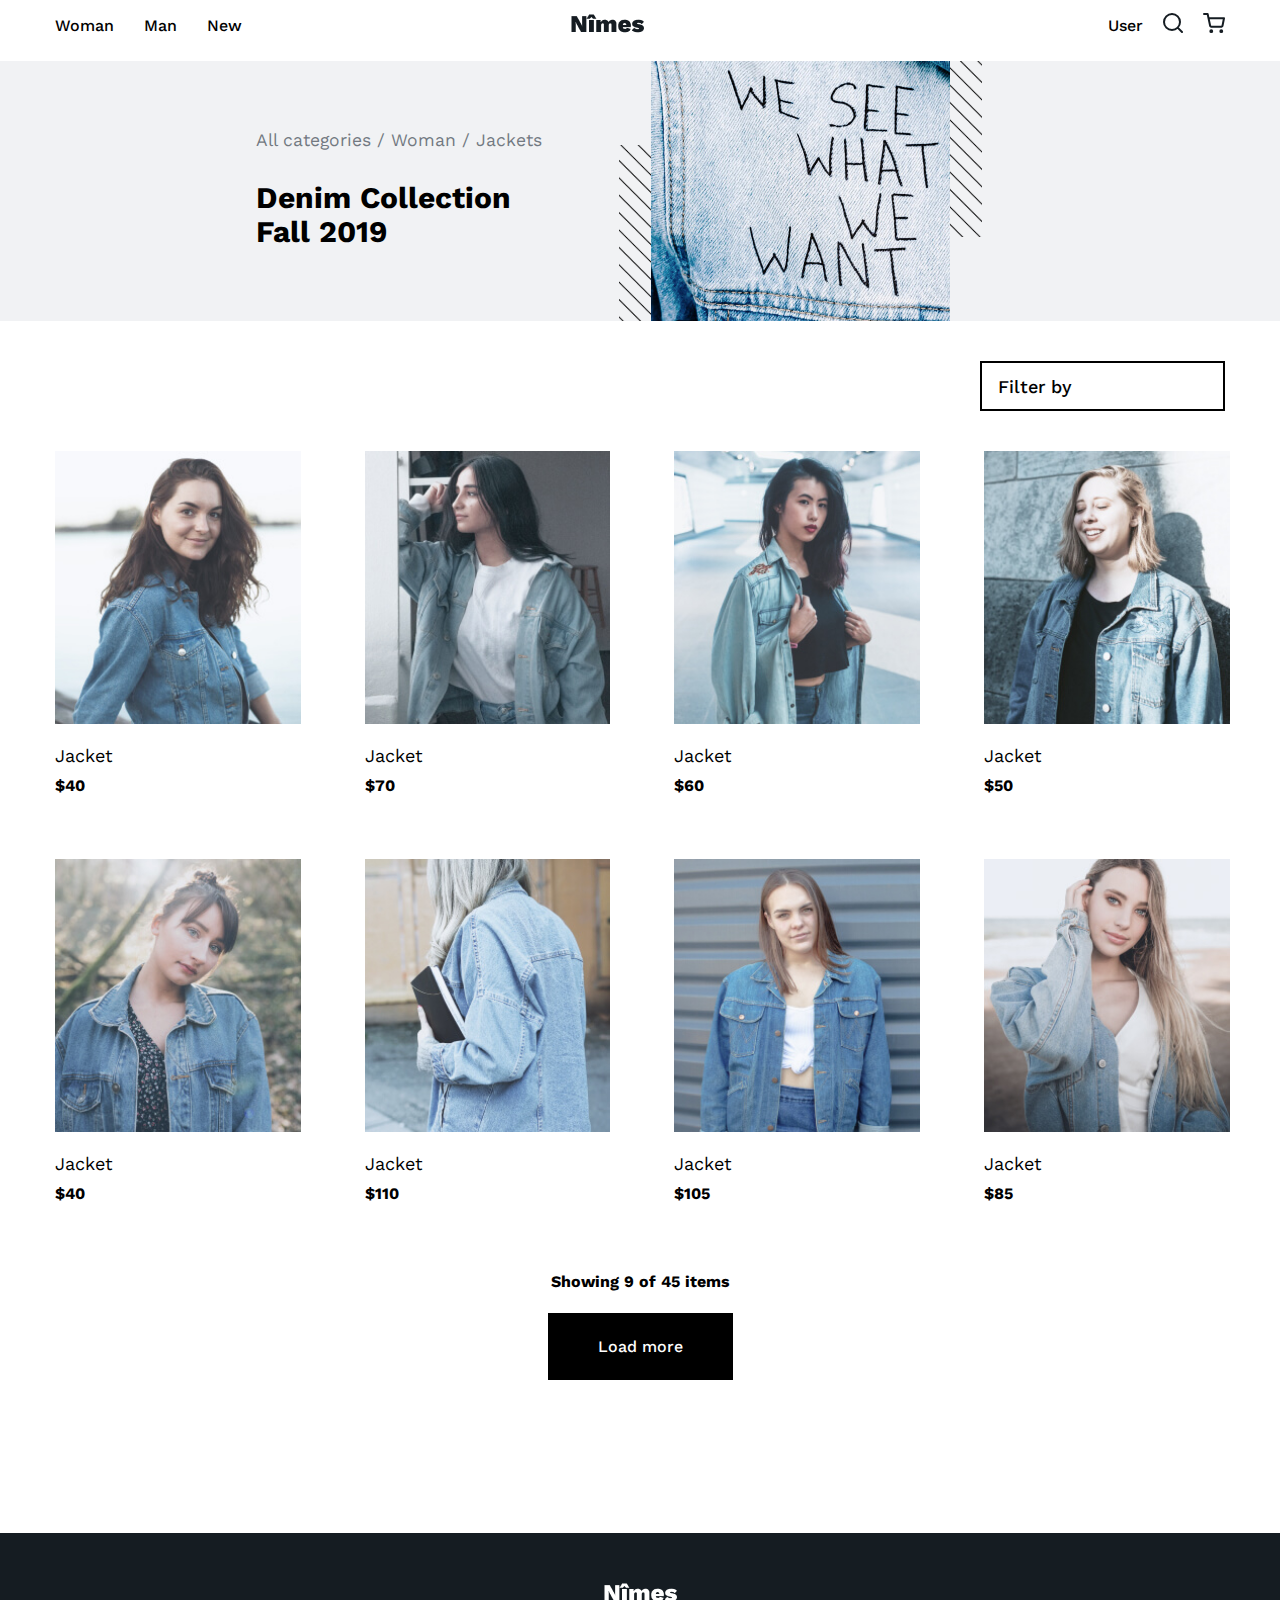
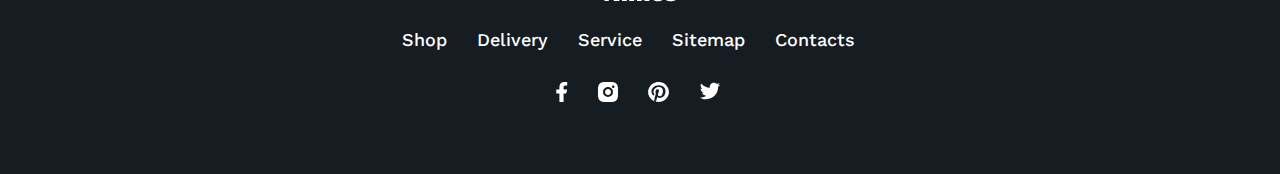
==== commit dbac46b9: "catalog page adaptation" ====
--- a/catalog.html
+++ b/catalog.html
@@ -14,7 +14,11 @@
 		/>
 		<link rel="shortcut icon" href="./img/favicon.ico" type="image/x-icon" />
 	</head>
+
 	<body>
+
+	<div class="wrapper">
+
 		<header class="header">
 			<div class="container header__container" id="header__catalog">
 				<div class="nav">
@@ -38,12 +42,13 @@
 				<div class="user-features">
 					<a href="./user.html" class="link user-login">User</a>
 					<a href="#"
-						><img src="./img/search.svg" alt="Search" class="user-search"
+					><img src="./img/search.svg" alt="Search" class="user-search"
 					/></a>
 					<a href="#"><img src="./img/cart.svg" alt="Cart" class="user-cart" /></a>
 				</div>
 			</div>
 		</header>
+
 		<section class="intro" id="catalog">
 			<div class="intro__entry__catalog">
 				<div class="intro__entry">
@@ -56,78 +61,89 @@
 				</div>
 				<div class="intro__categories__logo">
 					<img
-						src="./img/line_down.svg"
-						alt="Line 1"
-						class="intro__categories__logo-1"
+							src="./img/line_down.svg"
+							alt="Line 1"
+							class="intro__categories__logo-1"
 					/>
 					<img
-						src="./img/logo_categories.jpg"
-						alt="We see what we want"
-						class="intro__categories__logo-2"
+							src="./img/logo_categories.jpg"
+							alt="We see what we want"
+							class="intro__categories__logo-2"
 					/>
 					<img
-						src="./img/line_down.svg"
-						alt="Line 2"
-						class="intro__categories__logo-3"
+							src="./img/line_down.svg"
+							alt="Line 2"
+							class="intro__categories__logo-3"
 					/>
 				</div>
 			</div>
 		</section>
+
 		<section class="catalog">
-			<div class="catalog__filter">
-				<a href="#" class="catalog__filter-by catalog__link">Filter by</a>
-			</div>
+				<div class="catalog__filter">
+					<a href="#" class="catalog__filter-by catalog__link">Filter by</a>
+				</div>
+
 			<div class="catalog__grid">
 				<div class="catalog__grid__item">
 					<img src="./img/img_item1.jpg" alt="Item 1" />
 					<a href="#" class="catalog__grid__item-name catalog__link">Jacket</a>
 					<a href="#" class="catalog__grid__item-price catalog__link">$40</a>
 				</div>
+
 				<div class="catalog__grid__item">
 					<img src="./img/img_item2.jpg" alt="Item 2" />
 					<a href="#" class="catalog__grid__item-name catalog__link">Jacket</a>
 					<a href="#" class="catalog__grid__item-price catalog__link">$70</a>
 				</div>
+
 				<div class="catalog__grid__item">
 					<img src="./img/img_item3.jpg" alt="Item 3" />
 					<a href="#" class="catalog__grid__item-name catalog__link">Jacket</a>
 					<a href="#" class="catalog__grid__item-price catalog__link">$60</a>
 				</div>
+
 				<div class="catalog__grid__item">
 					<img src="./img/img_item4.jpg" alt="Item 4" />
 					<a href="#" class="catalog__grid__item-name catalog__link">Jacket</a>
 					<a href="#" class="catalog__grid__item-price catalog__link">$50</a>
 				</div>
+
 				<div class="catalog__grid__item">
 					<img src="./img/img_item5.jpg" alt="Item 5" />
 					<a href="#" class="catalog__grid__item-name catalog__link">Jacket</a>
 					<a href="#" class="catalog__grid__item-price catalog__link">$40</a>
 				</div>
+
 				<div class="catalog__grid__item">
 					<img src="./img/img_item6.jpg" alt="Item 6" />
 					<a href="#" class="catalog__grid__item-name catalog__link">Jacket</a>
 					<a href="#" class="catalog__grid__item-price catalog__link">$110</a>
 				</div>
+
 				<div class="catalog__grid__item">
 					<img src="./img/img_item7.jpg" alt="Item 7" />
 					<a href="#" class="catalog__grid__item-name catalog__link">Jacket</a>
 					<a href="#" class="catalog__grid__item-price catalog__link">$105</a>
 				</div>
+
 				<div class="catalog__grid__item">
 					<img src="./img/img_item8.jpg" alt="Item 8" />
 					<a href="#" class="catalog__grid__item-name catalog__link">Jacket</a>
 					<a href="#" class="catalog__grid__item-price catalog__link">$85</a>
 				</div>
+
 			</div>
 			<div class="catalog__load">
 				<h4 class="catalog__load-1">Showing 9 of 45 items</h4>
 				<a href="#" class="link catalog__load-button"> Load more </a>
 			</div>
 		</section>
+
 		<footer class="footer">
 			<div class="container footer__container">
 				<a href="./index.html" class="logo-link link"
-					><img src="./img/logo_white.png" alt="Start page Nimes"
+				><img src="./img/logo_white.png" alt="Start page Nimes"
 				/></a>
 				<ul class="nav footer__list">
 					<li class="nav__item footer__item">
@@ -144,45 +160,49 @@
 					</li>
 					<li class="nav__item footer__item">
 						<a href="./contacts.html" class="footer__link link" target="_blank"
-							>Contacts</a
+						>Contacts</a
 						>
 					</li>
 				</ul>
 				<ul class="nav social">
 					<li class="nav__item social__item">
 						<a
-							href="https://ru-ru.facebook.com"
-							class="social__link"
-							target="_blank"
-							><img src="./img/fb.svg" alt="Facebook" class="social__logo"
-						/></a>
-					</li>
-					<li class="nav__item social__item">
-						<a
-							href="https://www.instagram.com/"
-							class="social__link"
-							target="_blank"
-							><img src="./img/inst.svg" alt="Instagram" class="social__logo"
-						/></a>
-					</li>
-					<li class="nav__item social__item">
-						<a
-							href="https://www.pinterest.com/"
-							class="social__link"
-							target="_blank"
-							><img src="./img/pint.svg" alt="Pinteres" class="social__logo"
-						/></a>
-					</li>
-					<li class="nav__item social__item">
-						<a
-							href="https://twitter.com/?lang=en"
-							class="social__link"
-							target="_blank"
-							><img src="./img/twitter.svg" alt="Twitter" class="social__logo"
+								href="https://ru-ru.facebook.com"
+								class="social__link"
+								target="_blank"
+						><img src="./img/fb.svg" alt="Facebook" class="social__logo"
+						/></a>
+					</li>
+					<li class="nav__item social__item">
+						<a
+								href="https://www.instagram.com/"
+								class="social__link"
+								target="_blank"
+						><img src="./img/inst.svg" alt="Instagram" class="social__logo"
+						/></a>
+					</li>
+					<li class="nav__item social__item">
+						<a
+								href="https://www.pinterest.com/"
+								class="social__link"
+								target="_blank"
+						><img src="./img/pint.svg" alt="Pinteres" class="social__logo"
+						/></a>
+					</li>
+					<li class="nav__item social__item">
+						<a
+								href="https://twitter.com/?lang=en"
+								class="social__link"
+								target="_blank"
+						><img src="./img/twitter.svg" alt="Twitter" class="social__logo"
 						/></a>
 					</li>
 				</ul>
 			</div>
+
 		</footer>
+
+	</div>
+
 	</body>
 </html>
--- a/css/style.css
+++ b/css/style.css
@@ -4,15 +4,16 @@
 
 body {
   font-family: "Work Sans", sans-serif;
-  color: #151c22;
+  margin: 0 auto;
 }
 
 .container {
-  width: 1170px;
+  max-width: 1170px;
   margin: 0 auto;
 }
 
-.content-wrapper {
+.content-wrapper-1,
+.content-wrapper-2 {
   display: flex;
   justify-content: space-between;
   padding-top: 65px;
@@ -29,6 +30,8 @@
   line-height: 19px;
   color: inherit;
   text-decoration: none;
+  display: flex;
+  justify-content: center;
 }
 .link:hover {
   color: red;
@@ -50,7 +53,7 @@
   font-weight: 500;
   font-size: 18px;
   line-height: 21px;
-  border-bottom: 2px solid #151c22;
+  border-bottom: 2px solid;
   padding: 6px 6px 4px;
 }
 
@@ -80,14 +83,14 @@
   padding: 50px 0;
 }
 .intro-wrapper {
-  padding: 0 170px;
-  justify-content: space-between;
+  justify-content: center;
   align-items: center;
 }
 .intro__description {
   flex-direction: column;
   justify-content: center;
   align-items: flex-start;
+  margin-right: 15%;
 }
 .intro__description, .intro-wrapper {
   display: flex;
@@ -115,15 +118,18 @@
 .intro__image-1 {
   top: -50px;
   left: -50px;
-  z-index: -1;
 }
 .intro__image-2 {
   bottom: -50px;
   right: -50px;
-  z-index: -1;
 }
 .intro__image-1, .intro__image-2 {
   position: absolute;
+}
+
+.intro__image-1,
+.intro__image-2 {
+  z-index: -1;
 }
 
 .intro__link,
@@ -143,10 +149,11 @@
   margin-top: 110px;
 }
 .bestsellers__card {
-  width: 270px;
-  display: flex;
-  flex-wrap: wrap;
-  flex-direction: column;
+  max-width: 270px;
+  display: flex;
+  flex-direction: column;
+  align-items: center;
+  margin-bottom: 30px;
 }
 .bestsellers__img {
   margin-bottom: 20px;
@@ -169,6 +176,9 @@
   background-size: cover;
 }
 .news__card {
+  display: flex;
+  flex-direction: column;
+  align-content: center;
   margin: 30px 70px 35px 0;
   padding: 52px 47px 50px 40px;
   background-color: #f1f2f4;
@@ -199,16 +209,18 @@
 
 .shop__wrapper {
   width: 100%;
-  display: grid;
-  grid-template-columns: repeat(4, 1fr);
-  grid-template-rows: min-content 50px;
-  column-gap: 30px;
-  row-gap: 20px;
+  display: flex;
+  justify-content: space-between;
   padding-top: 65px;
   margin-bottom: 96px;
 }
 .shop__img {
   width: 100%;
+  margin-bottom: 10px;
+}
+.shop__link {
+  display: flex;
+  flex-direction: column;
 }
 
 .category-title {
@@ -221,7 +233,7 @@
   background-color: #151c22;
 }
 .footer__container {
-  width: 476px;
+  max-width: 476px;
   display: flex;
   align-items: center;
   flex-direction: column;
@@ -324,16 +336,14 @@
 .catalog {
   display: flex;
   flex-direction: column;
-  justify-content: center;
-  align-items: center;
+  max-width: 1170px;
+  margin: 0 auto;
 }
 .catalog__filter {
   height: 130px;
-  width: 1170px;
-  display: flex;
-  flex-direction: row;
-  justify-content: flex-end;
-  align-items: center;
+  display: flex;
+  align-items: center;
+  align-self: flex-end;
 }
 .catalog__filter-by {
   height: 50px;
@@ -342,26 +352,25 @@
   font-size: large;
   font-weight: 500;
   text-align: start;
-  padding-top: 14px;
-  padding-left: 16px;
+  padding: 14px 0 0 16px;
 }
 .catalog__grid {
-  max-width: 1400px;
-  margin: auto;
   display: grid;
-  grid-template-columns: repeat(4, 1fr);
-  grid-gap: 64px;
+  grid-template-columns: repeat(4, 21%);
+  grid-gap: 5vw;
 }
 .catalog__grid__item {
   display: flex;
   flex-direction: column;
-  max-width: 245px;
-}
-.catalog__grid__item-name {
+}
+.catalog__grid__item, .catalog__grid__item > img {
+  width: 100%;
+}
+.catalog__grid__item-name, .catalog__grid__item > img-name {
   font-size: 18px;
   margin-top: 22px;
 }
-.catalog__grid__item-price {
+.catalog__grid__item-price, .catalog__grid__item > img-price {
   margin-top: 10px;
   font-weight: bold;
 }
@@ -389,7 +398,7 @@
 }
 
 .intro__entry {
-  width: 315px;
+  max-width: 315px;
   margin-left: -50px;
   padding-left: 7px;
 }
@@ -484,14 +493,13 @@
 }
 
 .user {
-  width: 1370px;
+  max-width: 1370px;
   margin: 0 auto;
   display: grid;
   grid-template-columns: repeat(2, 1fr);
   grid-column-gap: 27px;
   grid-row-gap: 90px;
-  padding-top: 62px;
-  padding-bottom: 118px;
+  padding: 62px 0 118px 0;
 }
 .user__grid-1 {
   grid-row-start: 1;
@@ -500,14 +508,14 @@
   grid-column-end: 2;
   display: flex;
   justify-content: center;
-  padding-left: 61px;
 }
 .user__grid-2 {
   grid-row-start: 1;
   grid-row-end: 4;
   grid-column-start: 2;
   grid-column-end: 3;
-  min-width: 670px;
+  max-width: 100%;
+  padding-right: 20px;
 }
 .user__grid-2-profile {
   display: flex;
@@ -519,7 +527,7 @@
   font-size: 18px;
   font-weight: 500;
   box-sizing: border-box;
-  padding: 63px 100px 68px 69px;
+  padding: 10% 14% 10% 12%;
 }
 .user__grid-3 {
   grid-row-start: 2;
@@ -527,15 +535,15 @@
   grid-column-start: 1;
   grid-column-end: 2;
   display: flex;
-  justify-content: flex-start;
+  justify-content: center;
+  padding: 0 0 0 5%;
 }
 .user__page__history {
   background-color: #f1f2f4;
   width: 84%;
   min-height: 600px;
-  padding-top: 28px;
-  padding-left: 34px;
-  margin-right: -35px;
+  padding: 5% 0 0 5%;
+  margin-right: 15%;
 }
 .user__page__data {
   color: #737a82;
@@ -554,6 +562,9 @@
   font-weight: bold;
   font-size: 16.5px;
   padding-left: 5px;
+}
+.user__page__photo-1 {
+  width: 100%;
 }
 .user__p {
   font-size: 18px;
@@ -603,14 +614,20 @@
 }
 
 .yourself {
+  display: flex;
+  flex-direction: column;
   margin: 69px 0 45px 0;
+}
+
+form {
+  width: 100%;
 }
 
 .form,
 .user__city,
 .user__country {
   margin-top: 19px;
-  min-width: 500px;
+  width: 100%;
   display: flex;
   justify-content: space-between;
   align-items: center;
@@ -631,10 +648,250 @@
 }
 
 #profile__self {
-  min-width: 500px;
+  max-width: 500px;
   min-height: 200px;
   margin-top: 11px;
   background-color: #f1f2f4;
 }
 
+@media screen and (max-width: 1200px) {
+  .header__container {
+    padding: 0 30px;
+  }
+
+  .intro__img {
+    width: 80%;
+  }
+  .intro__image-1, .intro__image-2 {
+    width: 50%;
+  }
+  .intro__image-2 {
+    right: 0;
+  }
+
+  .content-wrapper-1,
+.shop__wrapper {
+    display: grid;
+    grid-template-columns: repeat(2, 50%);
+  }
+
+  .shop__img {
+    width: 50%;
+    margin: 0 auto;
+  }
+  .shop__link {
+    margin-bottom: 30px;
+  }
+
+  .category-title {
+    margin: 0 auto;
+    padding-top: 5px;
+  }
+
+  .bestsellers__header,
+.section-header {
+    padding: 0 30px;
+  }
+
+  .news__bg {
+    display: none;
+  }
+  .news__link {
+    width: 30%;
+    align-self: flex-end;
+  }
+
+  .catalog {
+    margin: 0;
+    padding: 0 20px 0 20px;
+  }
+}
+@media screen and (max-width: 1100px) {
+  .form,
+.user__city,
+.user__country {
+    flex-direction: column;
+    align-items: flex-start;
+  }
+
+  input,
+select {
+    width: 100%;
+  }
+
+  .user__page__history {
+    padding: 5% 0 0 0;
+    margin-right: 0;
+  }
+
+  .user__gender {
+    flex-wrap: wrap;
+  }
+}
+@media screen and (max-width: 980px) {
+  .user {
+    display: flex;
+    flex-direction: column;
+  }
+  .user__grid-3 {
+    padding: 0;
+  }
+  .user__grid-2 {
+    padding: 0;
+  }
+  .user__grid-2-profile {
+    align-items: center;
+  }
+  .user__page__history {
+    width: 100%;
+  }
+
+  form {
+    width: 90%;
+  }
+
+  p {
+    text-align: center;
+  }
+
+  table {
+    margin: 0 auto;
+  }
+
+  .form,
+.user__city,
+.user__country {
+    flex-direction: row;
+    align-items: center;
+  }
+
+  input,
+select {
+    width: 80%;
+  }
+
+  .intro__catalog-h3 {
+    font-size: 25px;
+  }
+  .intro__entry {
+    margin: 0;
+  }
+  .intro__categories__logo {
+    margin-left: 20px;
+  }
+
+  .intro__categories__logo > img {
+    width: 80%;
+  }
+
+  .catalog__grid {
+    margin: auto;
+    grid-template-columns: repeat(3, 30%);
+  }
+}
+@media screen and (max-width: 768px) {
+  .intro-wrapper {
+    flex-direction: column;
+  }
+
+  .intro__description {
+    margin: 0 auto;
+    padding-bottom: 90px;
+  }
+
+  .header__container {
+    display: grid;
+    justify-content: center;
+  }
+
+  .intro__img {
+    padding-left: 60px;
+  }
+
+  .logo {
+    grid-row-start: 1;
+    grid-row-end: 2;
+    grid-column-start: 1;
+    grid-column-end: 3;
+    display: flex;
+    justify-content: center;
+    padding: 15px 0 10px 0;
+  }
+
+  .nav,
+.user-features {
+    grid-row-start: 2;
+  }
+
+  .user-features {
+    margin: 0;
+  }
+
+  .shop__wrapper {
+    grid-template-columns: repeat(2, 50%);
+  }
+
+  .bestsellers__img {
+    width: 70%;
+  }
+
+  .intro__catalog-h3 {
+    font-size: 20px;
+  }
+  .intro__entry__catalog {
+    padding-left: 20px;
+  }
+
+  .catalog__filter-by {
+    width: 180px;
+  }
+}
+@media screen and (max-width: 600px) {
+  .modal__form {
+    width: 90%;
+  }
+  .modal__login, .modal__password {
+    width: 95%;
+  }
+
+  .intro__link {
+    padding: 15px 15px;
+  }
+
+  .intro__categories__logo {
+    display: none;
+  }
+
+  .catalog__grid {
+    margin: auto;
+    grid-template-columns: repeat(2, 47%);
+  }
+}
+@media screen and (max-width: 500px) {
+  .intro__span {
+    font-size: 100px;
+  }
+  .intro__image {
+    display: none;
+  }
+
+  .bestsellers__card {
+    width: 80%;
+  }
+
+  .nav__item {
+    margin-right: 10px;
+  }
+
+  .footer__list {
+    display: grid;
+    grid-template-columns: repeat(2, 1fr);
+  }
+}
+@media screen and (max-width: 400px) {
+  .user-login {
+    margin-left: 0;
+  }
+}
+
 /*# sourceMappingURL=style.css.map */
